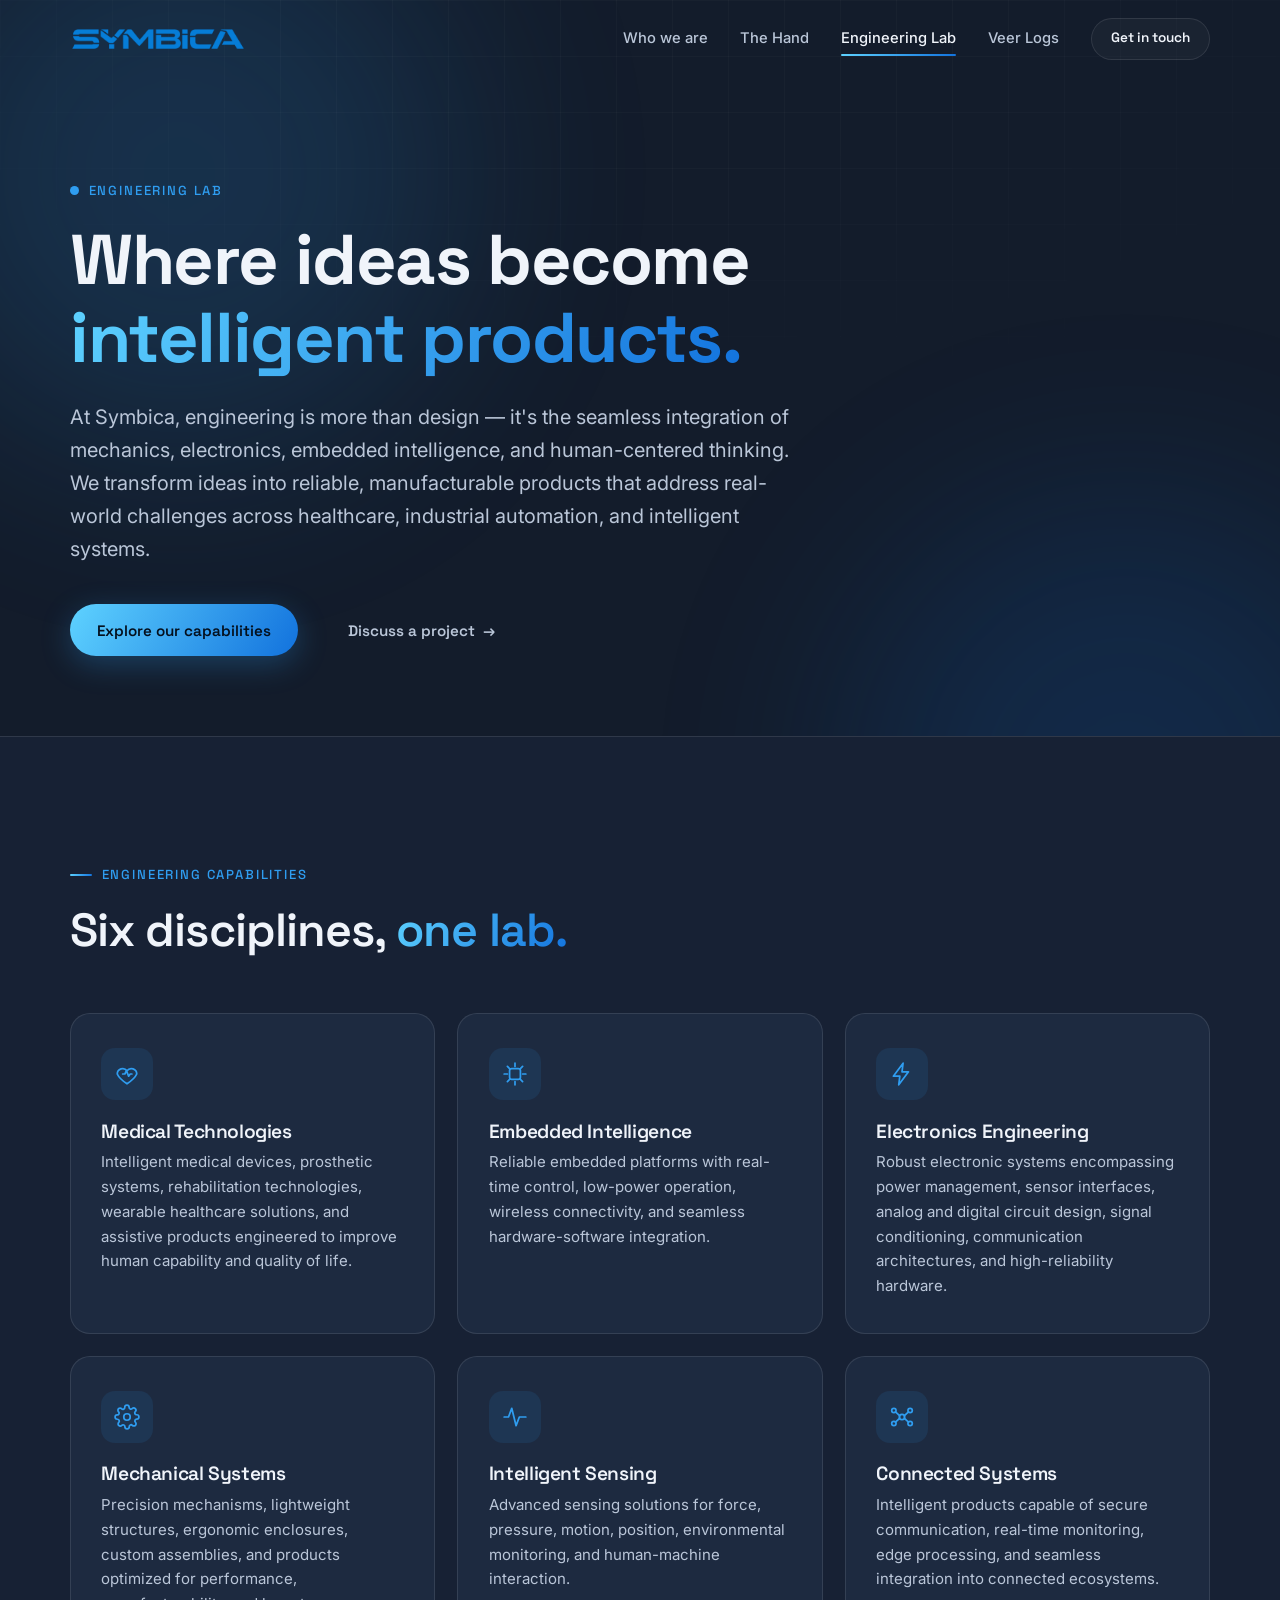
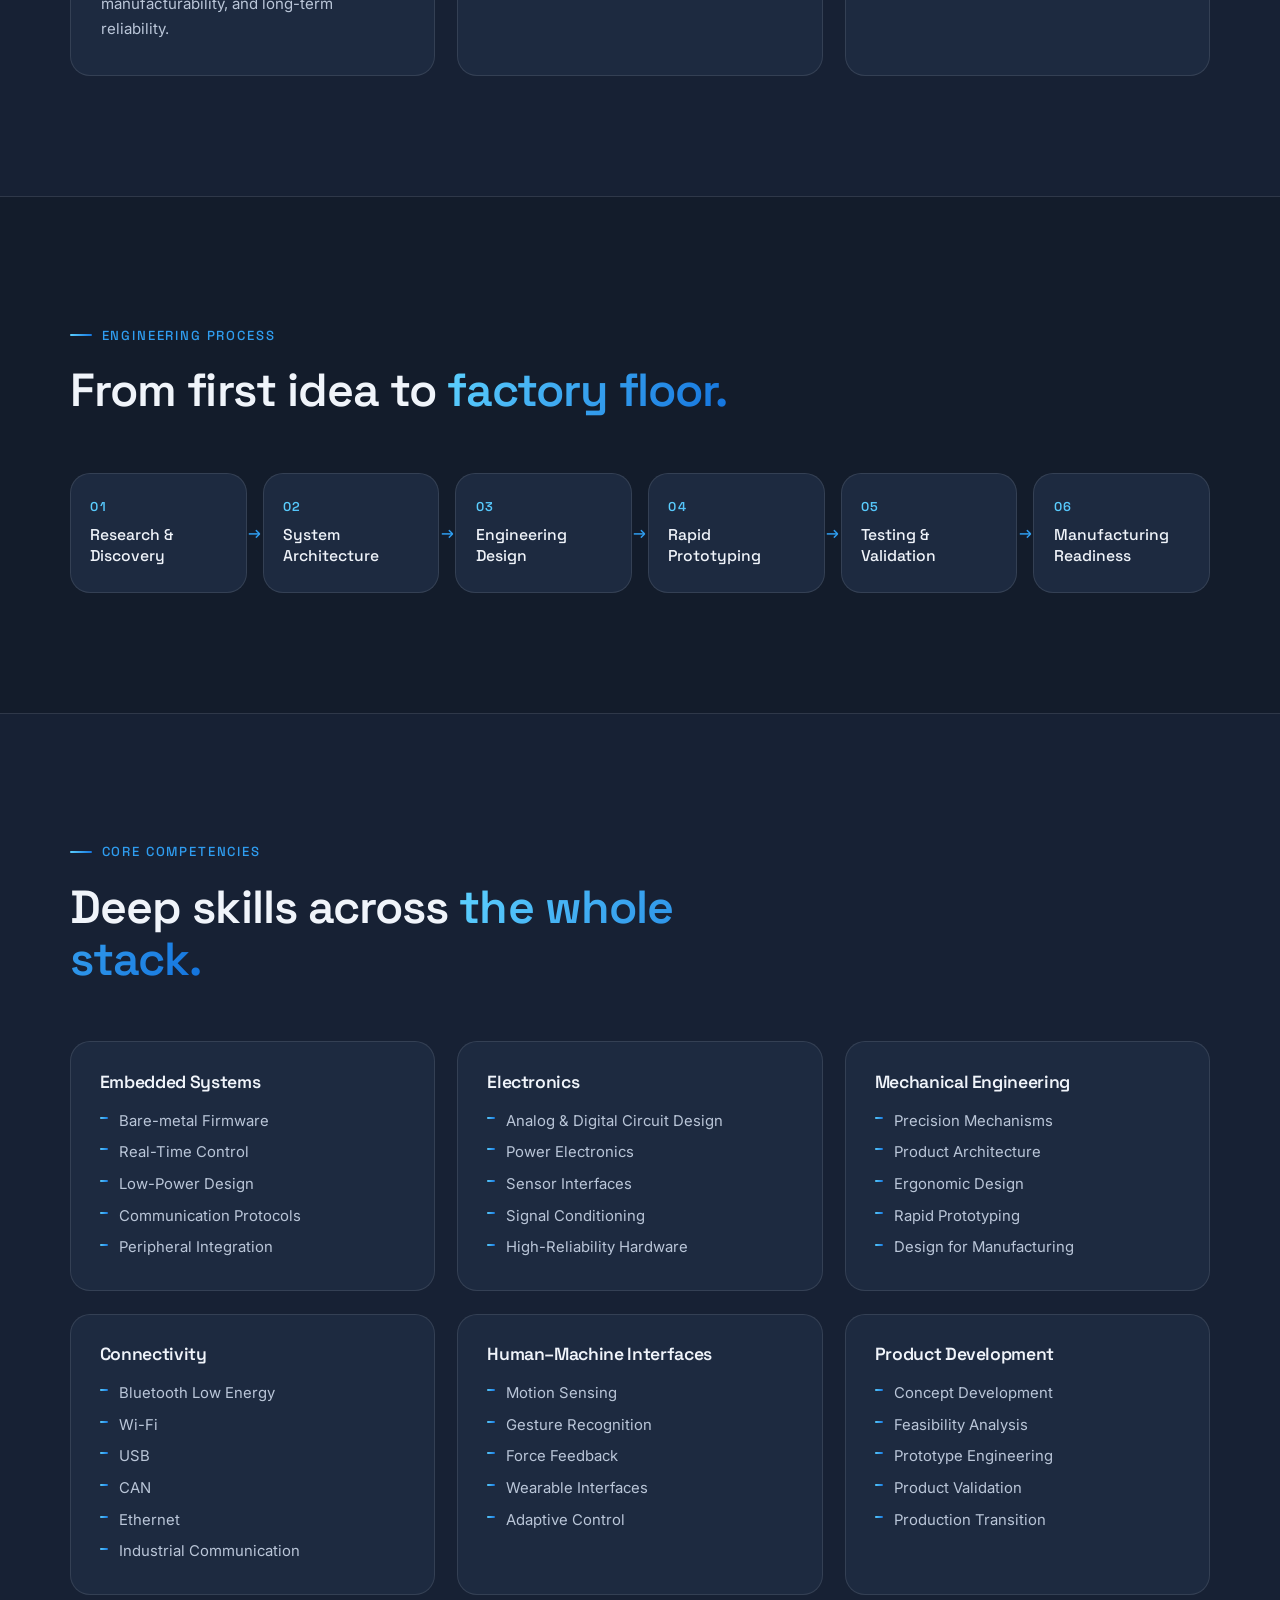
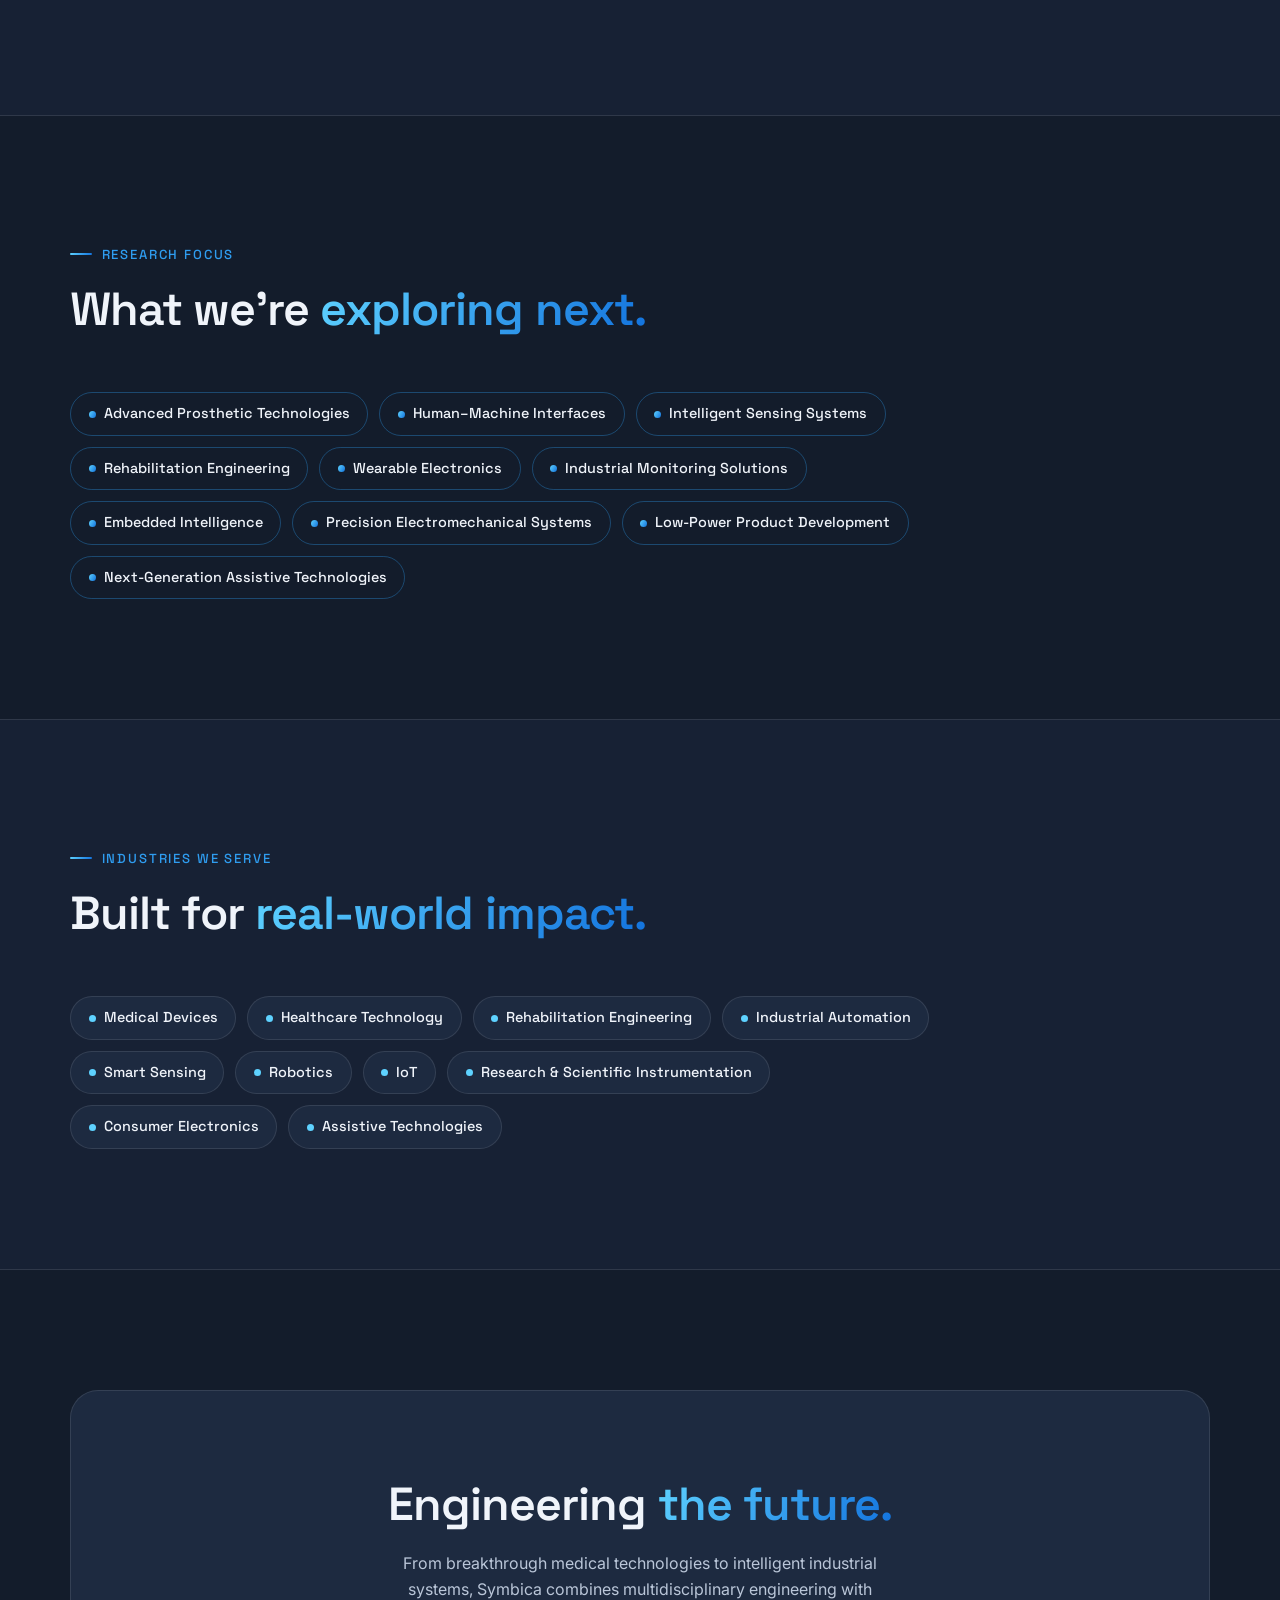
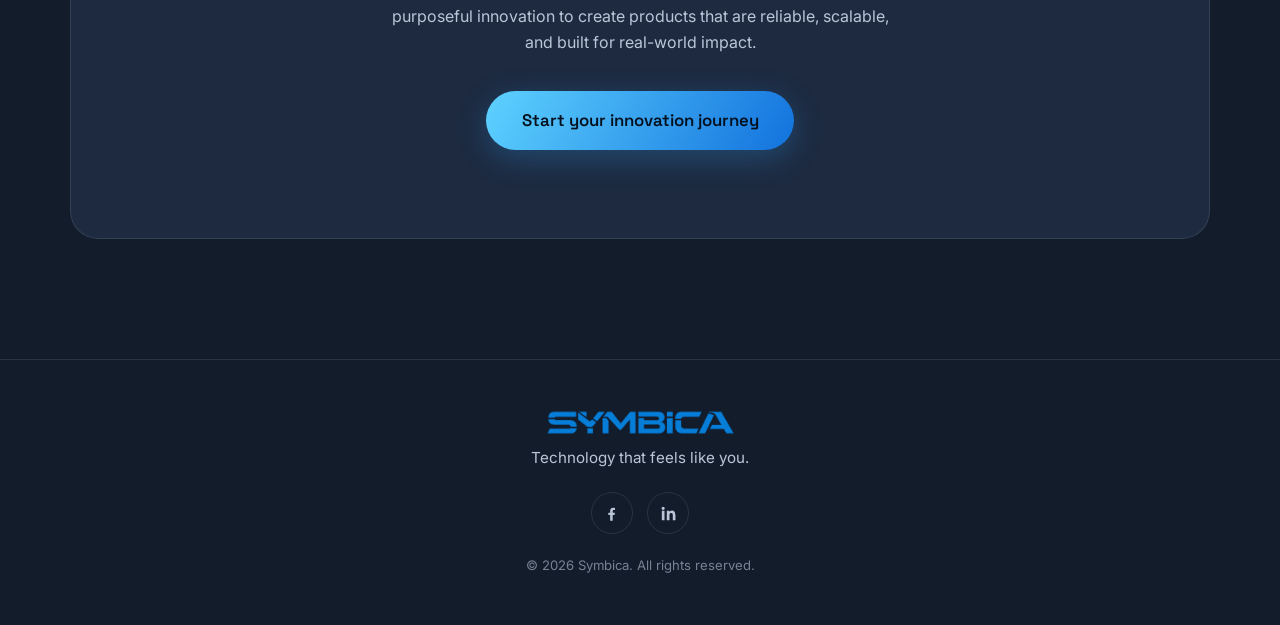
==== engineering.html @ cb68c828 "new page added" ====
<!DOCTYPE html>
<html lang="en">
<head>
  <meta charset="UTF-8" />
  <meta name="viewport" content="width=device-width, initial-scale=1.0" />
  <title>Engineering Lab — Symbica</title>
  <meta name="description" content="Symbica's Engineering Lab — where mechanics, electronics, embedded intelligence and human-centered thinking become reliable, manufacturable products." />
  <link rel="preconnect" href="https://fonts.googleapis.com" />
  <link rel="preconnect" href="https://fonts.gstatic.com" crossorigin />
  <link href="https://fonts.googleapis.com/css2?family=Inter:wght@400;500;600&family=Space+Grotesk:wght@400;500;600;700&display=swap" rel="stylesheet" />
  <link rel="stylesheet" href="css/style.css" />
  <link rel="icon" type="image/png" href="img/favicon.png" />
</head>
<body>

  <!-- ambient background -->
  <div class="ambient" aria-hidden="true">
    <div class="blob blob-a"></div>
    <div class="blob blob-b"></div>
    <div class="grid-overlay"></div>
  </div>

  <!-- ================= NAV ================= -->
  <header class="nav" id="nav">
    <div class="nav-inner container">
      <a href="index.html" class="brand">
        <img class="brand-logo" src="img/logo.png" alt="Symbica" />
      </a>

      <nav class="nav-links" id="navLinks">
        <a href="index.html#about">Who we are</a>
        <a href="index.html#product">The Hand</a>
        <a href="engineering.html" class="nav-active">Engineering Lab</a>
        <a href="index.html#veer-logs">Veer Logs</a>
        <a href="index.html#contact" class="btn btn-small btn-outline">Get in touch</a>
      </nav>

      <button class="nav-toggle" id="navToggle" aria-label="Toggle menu" aria-expanded="false">
        <span></span><span></span>
      </button>
    </div>
  </header>

  <main id="top">

    <!-- ================= PAGE HERO ================= -->
    <section class="page-hero container">
      <p class="eyebrow reveal-hero" style="--d:0">
        <span class="pulse-dot" aria-hidden="true"></span>
        Engineering Lab
      </p>
      <h1 class="reveal-hero" style="--d:1">
        Where ideas become<br /><span class="gradient-text">intelligent products.</span>
      </h1>
      <p class="lead reveal-hero" style="--d:2">
        At Symbica, engineering is more than design — it's the seamless integration
        of mechanics, electronics, embedded intelligence, and human-centered thinking.
        We transform ideas into reliable, manufacturable products that address
        real-world challenges across healthcare, industrial automation, and
        intelligent systems.
      </p>
      <div class="hero-actions reveal-hero" style="--d:3">
        <a href="#capabilities" class="btn btn-primary">Explore our capabilities</a>
        <a href="mailto:symbica20@gmail.com?subject=Project%20enquiry" class="btn btn-ghost">Discuss a project <span class="arrow">→</span></a>
      </div>
    </section>

    <!-- ================= CAPABILITIES ================= -->
    <section class="section section-alt" id="capabilities">
      <div class="container">
        <div class="section-head reveal">
          <p class="eyebrow"><span class="tick"></span>Engineering capabilities</p>
          <h2>Six disciplines, <span class="gradient-text">one lab.</span></h2>
        </div>

        <div class="feature-grid cap-grid">
          <article class="feature-card reveal" style="--d:0">
            <div class="feature-icon">
              <svg viewBox="0 0 24 24" fill="none" stroke="currentColor" stroke-width="1.6" stroke-linecap="round" stroke-linejoin="round">
                <path d="M12 21s-7-4.5-9-9a5 5 0 0 1 9-3 5 5 0 0 1 9 3c-2 4.5-9 9-9 9z"/><path d="M8 12h2l1.5-3 2 5L15 12h1.5"/>
              </svg>
            </div>
            <h3>Medical Technologies</h3>
            <p>Intelligent medical devices, prosthetic systems, rehabilitation technologies, wearable healthcare solutions, and assistive products engineered to improve human capability and quality of life.</p>
          </article>

          <article class="feature-card reveal" style="--d:1">
            <div class="feature-icon">
              <svg viewBox="0 0 24 24" fill="none" stroke="currentColor" stroke-width="1.6" stroke-linecap="round" stroke-linejoin="round">
                <rect x="7" y="7" width="10" height="10" rx="2"/><path d="M12 2v3M12 19v3M2 12h3M19 12h3M5 5l2 2M17 17l2 2M19 5l-2 2M7 17l-2 2"/>
              </svg>
            </div>
            <h3>Embedded Intelligence</h3>
            <p>Reliable embedded platforms with real-time control, low-power operation, wireless connectivity, and seamless hardware-software integration.</p>
          </article>

          <article class="feature-card reveal" style="--d:2">
            <div class="feature-icon">
              <svg viewBox="0 0 24 24" fill="none" stroke="currentColor" stroke-width="1.6" stroke-linecap="round" stroke-linejoin="round">
                <path d="M13 2 4 14h6l-1 8 9-12h-6l1-8z"/>
              </svg>
            </div>
            <h3>Electronics Engineering</h3>
            <p>Robust electronic systems encompassing power management, sensor interfaces, analog and digital circuit design, signal conditioning, communication architectures, and high-reliability hardware.</p>
          </article>

          <article class="feature-card reveal" style="--d:3">
            <div class="feature-icon">
              <svg viewBox="0 0 24 24" fill="none" stroke="currentColor" stroke-width="1.6" stroke-linecap="round" stroke-linejoin="round">
                <circle cx="12" cy="12" r="3"/><path d="M19.4 15a1.65 1.65 0 0 0 .33 1.82l.06.06a2 2 0 1 1-2.83 2.83l-.06-.06a1.65 1.65 0 0 0-1.82-.33 1.65 1.65 0 0 0-1 1.51V21a2 2 0 1 1-4 0v-.09a1.65 1.65 0 0 0-1-1.51 1.65 1.65 0 0 0-1.82.33l-.06.06a2 2 0 1 1-2.83-2.83l.06-.06a1.65 1.65 0 0 0 .33-1.82 1.65 1.65 0 0 0-1.51-1H3a2 2 0 1 1 0-4h.09a1.65 1.65 0 0 0 1.51-1 1.65 1.65 0 0 0-.33-1.82l-.06-.06a2 2 0 1 1 2.83-2.83l.06.06a1.65 1.65 0 0 0 1.82.33h.01a1.65 1.65 0 0 0 1-1.51V3a2 2 0 1 1 4 0v.09a1.65 1.65 0 0 0 1 1.51 1.65 1.65 0 0 0 1.82-.33l.06-.06a2 2 0 1 1 2.83 2.83l-.06.06a1.65 1.65 0 0 0-.33 1.82v.01a1.65 1.65 0 0 0 1.51 1H21a2 2 0 1 1 0 4h-.09a1.65 1.65 0 0 0-1.51 1z"/>
              </svg>
            </div>
            <h3>Mechanical Systems</h3>
            <p>Precision mechanisms, lightweight structures, ergonomic enclosures, custom assemblies, and products optimized for performance, manufacturability, and long-term reliability.</p>
          </article>

          <article class="feature-card reveal" style="--d:4">
            <div class="feature-icon">
              <svg viewBox="0 0 24 24" fill="none" stroke="currentColor" stroke-width="1.6" stroke-linecap="round" stroke-linejoin="round">
                <path d="M2 12h4l3-8 4 16 3-8h6"/>
              </svg>
            </div>
            <h3>Intelligent Sensing</h3>
            <p>Advanced sensing solutions for force, pressure, motion, position, environmental monitoring, and human-machine interaction.</p>
          </article>

          <article class="feature-card reveal" style="--d:5">
            <div class="feature-icon">
              <svg viewBox="0 0 24 24" fill="none" stroke="currentColor" stroke-width="1.6" stroke-linecap="round" stroke-linejoin="round">
                <circle cx="12" cy="12" r="2.5"/><circle cx="4.5" cy="6" r="2"/><circle cx="19.5" cy="6" r="2"/><circle cx="4.5" cy="18" r="2"/><circle cx="19.5" cy="18" r="2"/><path d="M10 11 6 7.2M14 11l4-3.8M10 13l-4 3.8M14 13l4 3.8"/>
              </svg>
            </div>
            <h3>Connected Systems</h3>
            <p>Intelligent products capable of secure communication, real-time monitoring, edge processing, and seamless integration into connected ecosystems.</p>
          </article>
        </div>
      </div>
    </section>

    <!-- ================= PROCESS ================= -->
    <section class="section container" id="process">
      <div class="section-head reveal">
        <p class="eyebrow"><span class="tick"></span>Engineering process</p>
        <h2>From first idea to <span class="gradient-text">factory floor.</span></h2>
      </div>
      <ol class="process-flow">
        <li class="reveal" style="--d:0"><span class="step-num">01</span>Research &amp; Discovery</li>
        <li class="reveal" style="--d:1"><span class="step-num">02</span>System Architecture</li>
        <li class="reveal" style="--d:2"><span class="step-num">03</span>Engineering Design</li>
        <li class="reveal" style="--d:3"><span class="step-num">04</span>Rapid Prototyping</li>
        <li class="reveal" style="--d:4"><span class="step-num">05</span>Testing &amp; Validation</li>
        <li class="reveal" style="--d:5"><span class="step-num">06</span>Manufacturing Readiness</li>
      </ol>
    </section>

    <!-- ================= COMPETENCIES ================= -->
    <section class="section section-alt" id="competencies">
      <div class="container">
        <div class="section-head reveal">
          <p class="eyebrow"><span class="tick"></span>Core competencies</p>
          <h2>Deep skills across <span class="gradient-text">the whole stack.</span></h2>
        </div>

        <div class="comp-grid">
          <div class="comp-card reveal" style="--d:0">
            <h3>Embedded Systems</h3>
            <ul>
              <li>Bare-metal Firmware</li>
              <li>Real-Time Control</li>
              <li>Low-Power Design</li>
              <li>Communication Protocols</li>
              <li>Peripheral Integration</li>
            </ul>
          </div>
          <div class="comp-card reveal" style="--d:1">
            <h3>Electronics</h3>
            <ul>
              <li>Analog &amp; Digital Circuit Design</li>
              <li>Power Electronics</li>
              <li>Sensor Interfaces</li>
              <li>Signal Conditioning</li>
              <li>High-Reliability Hardware</li>
            </ul>
          </div>
          <div class="comp-card reveal" style="--d:2">
            <h3>Mechanical Engineering</h3>
            <ul>
              <li>Precision Mechanisms</li>
              <li>Product Architecture</li>
              <li>Ergonomic Design</li>
              <li>Rapid Prototyping</li>
              <li>Design for Manufacturing</li>
            </ul>
          </div>
          <div class="comp-card reveal" style="--d:3">
            <h3>Connectivity</h3>
            <ul>
              <li>Bluetooth Low Energy</li>
              <li>Wi-Fi</li>
              <li>USB</li>
              <li>CAN</li>
              <li>Ethernet</li>
              <li>Industrial Communication</li>
            </ul>
          </div>
          <div class="comp-card reveal" style="--d:4">
            <h3>Human–Machine Interfaces</h3>
            <ul>
              <li>Motion Sensing</li>
              <li>Gesture Recognition</li>
              <li>Force Feedback</li>
              <li>Wearable Interfaces</li>
              <li>Adaptive Control</li>
            </ul>
          </div>
          <div class="comp-card reveal" style="--d:5">
            <h3>Product Development</h3>
            <ul>
              <li>Concept Development</li>
              <li>Feasibility Analysis</li>
              <li>Prototype Engineering</li>
              <li>Product Validation</li>
              <li>Production Transition</li>
            </ul>
          </div>
        </div>
      </div>
    </section>

    <!-- ================= RESEARCH FOCUS ================= -->
    <section class="section container" id="research">
      <div class="section-head reveal">
        <p class="eyebrow"><span class="tick"></span>Research focus</p>
        <h2>What we're <span class="gradient-text">exploring next.</span></h2>
      </div>
      <div class="chip-grid reveal">
        <span class="chip">Advanced Prosthetic Technologies</span>
        <span class="chip">Human–Machine Interfaces</span>
        <span class="chip">Intelligent Sensing Systems</span>
        <span class="chip">Rehabilitation Engineering</span>
        <span class="chip">Wearable Electronics</span>
        <span class="chip">Industrial Monitoring Solutions</span>
        <span class="chip">Embedded Intelligence</span>
        <span class="chip">Precision Electromechanical Systems</span>
        <span class="chip">Low-Power Product Development</span>
        <span class="chip">Next-Generation Assistive Technologies</span>
      </div>
    </section>

    <!-- ================= INDUSTRIES ================= -->
    <section class="section section-alt" id="industries">
      <div class="container">
        <div class="section-head reveal">
          <p class="eyebrow"><span class="tick"></span>Industries we serve</p>
          <h2>Built for <span class="gradient-text">real-world impact.</span></h2>
        </div>
        <div class="chip-grid reveal">
          <span class="chip chip-solid">Medical Devices</span>
          <span class="chip chip-solid">Healthcare Technology</span>
          <span class="chip chip-solid">Rehabilitation Engineering</span>
          <span class="chip chip-solid">Industrial Automation</span>
          <span class="chip chip-solid">Smart Sensing</span>
          <span class="chip chip-solid">Robotics</span>
          <span class="chip chip-solid">IoT</span>
          <span class="chip chip-solid">Research &amp; Scientific Instrumentation</span>
          <span class="chip chip-solid">Consumer Electronics</span>
          <span class="chip chip-solid">Assistive Technologies</span>
        </div>
      </div>
    </section>

    <!-- ================= CLOSING CTA ================= -->
    <section class="section container">
      <div class="cta-card reveal">
        <div class="cta-glow" aria-hidden="true"></div>
        <h2>Engineering <span class="gradient-text">the future.</span></h2>
        <p>
          From breakthrough medical technologies to intelligent industrial systems,
          Symbica combines multidisciplinary engineering with purposeful innovation
          to create products that are reliable, scalable, and built for real-world impact.
        </p>
        <a class="btn btn-primary btn-large" href="mailto:symbica20@gmail.com?subject=Innovation%20journey">Start your innovation journey</a>
      </div>
    </section>
  </main>

  <!-- ================= FOOTER ================= -->
  <footer class="footer">
    <div class="container footer-inner">
      <a href="index.html" class="footer-brand">
        <img src="img/logo.png" alt="Symbica logo" loading="lazy" />
      </a>
      <p class="footer-tag">Technology that feels like you.</p>
      <div class="socials">
        <a href="https://www.facebook.com/Symbica/" target="_blank" rel="noopener" aria-label="Symbica on Facebook">
          <svg viewBox="0 0 24 24" fill="currentColor">
            <path d="M13.5 21v-7h2.4l.4-3h-2.8V9.1c0-.87.24-1.46 1.49-1.46h1.4V5c-.28-.04-1.2-.12-2.28-.12-2.26 0-3.8 1.38-3.8 3.9V11H8v3h2.29v7h3.21z"/>
          </svg>
        </a>
        <a href="https://www.linkedin.com/company/symbica-private-limited" target="_blank" rel="noopener" aria-label="Symbica on LinkedIn">
          <svg viewBox="0 0 24 24" fill="currentColor">
            <path d="M6.94 8.5H3.56V20.4h3.38V8.5zM5.25 3.5a2 2 0 1 0 0 4 2 2 0 0 0 0-4zM20.5 13.13c0-3.26-1.74-4.78-4.06-4.78-1.87 0-2.71 1.03-3.18 1.75V8.5H9.88c.04.95 0 11.9 0 11.9h3.38v-6.65c0-.35.03-.7.13-.96.29-.7.94-1.43 2.03-1.43 1.43 0 2 1.1 2 2.7v6.34h3.38v-6.72z"/>
          </svg>
        </a>
      </div>
      <p class="footer-copy">© 2026 Symbica. All rights reserved.</p>
    </div>
  </footer>

  <script src="js/main.js"></script>
</body>
</html>
---- css/style.css ----
/* ============================================================
   Symbica — static portfolio
   ============================================================ */

:root {
  --bg: #131c2b;
  --bg-alt: #172134;
  --surface: #1d2a40;
  --surface-2: #24334e;
  --border: rgba(255, 255, 255, 0.1);
  --text: #f0f4fa;
  --text-dim: #bac6d8;
  --accent: #2f9df0;
  --accent-2: #5ed2ff;
  --gradient: linear-gradient(120deg, #5ed2ff, #1272dd);
  --radius: 20px;
  --font-head: "Space Grotesk", sans-serif;
  --font-body: "Inter", sans-serif;
  --ease: cubic-bezier(0.22, 1, 0.36, 1);
}

* { margin: 0; padding: 0; box-sizing: border-box; }

html { scroll-behavior: smooth; }

body {
  font-family: var(--font-body);
  background: var(--bg);
  color: var(--text);
  line-height: 1.65;
  overflow-x: hidden;
  -webkit-font-smoothing: antialiased;
}

img, svg { display: block; max-width: 100%; }
a { color: inherit; text-decoration: none; }

.container {
  width: min(1140px, 92%);
  margin-inline: auto;
}

h1, h2, h3 { font-family: var(--font-head); line-height: 1.12; letter-spacing: -0.02em; }
h1 { font-size: clamp(2.6rem, 6vw, 4.4rem); font-weight: 700; }
h2 { font-size: clamp(1.9rem, 4vw, 2.9rem); font-weight: 600; }
h3 { font-size: 1.2rem; font-weight: 600; }

.gradient-text {
  background: var(--gradient);
  -webkit-background-clip: text;
  background-clip: text;
  color: transparent;
}

/* ---------- ambient background ---------- */
.ambient { position: fixed; inset: 0; z-index: -1; pointer-events: none; }

.blob {
  position: absolute;
  width: 44vw; height: 44vw;
  min-width: 380px; min-height: 380px;
  border-radius: 50%;
  filter: blur(110px);
  opacity: 0.16;
  animation: drift 22s ease-in-out infinite alternate;
}
.blob-a { top: -12%; left: -8%; background: #2f9df0; }
.blob-b { bottom: -18%; right: -10%; background: #1272dd; animation-delay: -11s; }

@keyframes drift {
  from { transform: translate(0, 0) scale(1); }
  to   { transform: translate(6vw, 4vh) scale(1.15); }
}

.grid-overlay {
  position: absolute; inset: 0;
  background-image:
    linear-gradient(rgba(255,255,255,0.025) 1px, transparent 1px),
    linear-gradient(90deg, rgba(255,255,255,0.025) 1px, transparent 1px);
  background-size: 56px 56px;
  mask-image: radial-gradient(ellipse 90% 60% at 50% 0%, black 30%, transparent 75%);
}

/* ---------- buttons ---------- */
.btn {
  display: inline-flex; align-items: center; gap: 0.5rem;
  font-family: var(--font-head);
  font-weight: 600; font-size: 0.95rem;
  padding: 0.85rem 1.7rem;
  border-radius: 999px;
  transition: transform 0.3s var(--ease), box-shadow 0.3s var(--ease), background 0.3s;
  cursor: pointer;
}
.btn-primary {
  background: var(--gradient);
  color: #04101e;
  box-shadow: 0 8px 30px rgba(47, 157, 240, 0.28);
}
.btn-primary:hover { transform: translateY(-3px); box-shadow: 0 14px 42px rgba(47, 157, 240, 0.4); }
.btn-ghost { color: var(--text-dim); }
.btn-ghost:hover { color: var(--text); }
.btn-ghost .arrow { transition: transform 0.3s var(--ease); display: inline-block; }
.btn-ghost:hover .arrow { transform: translateX(5px); }
.btn-outline {
  border: 1px solid var(--border);
  background: rgba(255,255,255,0.03);
}
.btn-outline:hover { border-color: var(--accent); color: var(--accent); }
.btn-small { padding: 0.55rem 1.2rem; font-size: 0.85rem; }
.btn-large { padding: 1rem 2.2rem; font-size: 1.05rem; }

/* ---------- nav ---------- */
.nav {
  position: fixed; top: 0; left: 0; right: 0;
  z-index: 100;
  padding: 1.1rem 0;
  transition: padding 0.35s var(--ease), background 0.35s, box-shadow 0.35s;
}
.nav.scrolled {
  padding: 0.6rem 0;
  background: rgba(19, 28, 43, 0.75);
  backdrop-filter: blur(16px);
  -webkit-backdrop-filter: blur(16px);
  box-shadow: 0 1px 0 var(--border);
}
.nav-inner { display: flex; align-items: center; justify-content: space-between; }

.brand { display: flex; align-items: center; }
.brand-logo {
  height: 26px; width: auto;
  transition: height 0.35s var(--ease);
}
.nav.scrolled .brand-logo { height: 21px; }
@keyframes spin-slow { to { transform: rotate(360deg); } }
.brand-name {
  font-family: var(--font-head);
  font-size: 1.35rem; font-weight: 700; letter-spacing: -0.02em;
}

.nav-links { display: flex; align-items: center; gap: 2rem; }
.nav-links a:not(.btn) {
  font-size: 0.92rem; font-weight: 500; color: var(--text-dim);
  position: relative; transition: color 0.25s;
}
.nav-links a:not(.btn)::after {
  content: ""; position: absolute; left: 0; bottom: -5px;
  width: 100%; height: 2px; border-radius: 2px;
  background: var(--gradient);
  transform: scaleX(0); transform-origin: left;
  transition: transform 0.35s var(--ease);
}
.nav-links a:not(.btn):hover { color: var(--text); }
.nav-links a:not(.btn):hover::after { transform: scaleX(1); }

.nav-toggle {
  display: none;
  flex-direction: column; gap: 6px;
  background: none; border: none; cursor: pointer; padding: 6px;
}
.nav-toggle span {
  width: 26px; height: 2px; background: var(--text);
  border-radius: 2px; transition: transform 0.35s var(--ease), opacity 0.3s;
}
.nav-toggle.open span:first-child { transform: translateY(4px) rotate(45deg); }
.nav-toggle.open span:last-child { transform: translateY(-4px) rotate(-45deg); }

/* ---------- hero ---------- */
.hero {
  min-height: 100svh;
  display: grid;
  grid-template-columns: 1.1fr 0.9fr;
  align-items: center;
  gap: 3rem;
  padding-top: 6rem;
  position: relative;
}

.eyebrow {
  display: inline-flex; align-items: center; gap: 0.6rem;
  font-family: var(--font-head);
  font-size: 0.82rem; font-weight: 500;
  letter-spacing: 0.14em; text-transform: uppercase;
  color: var(--accent);
  margin-bottom: 1.2rem;
}
.pulse-dot {
  width: 9px; height: 9px; border-radius: 50%;
  background: var(--accent);
  animation: pulse-dot 2s ease-in-out infinite;
}
@keyframes pulse-dot {
  0%, 100% { box-shadow: 0 0 0 0 rgba(47, 157, 240, 0.5); }
  50% { box-shadow: 0 0 0 8px rgba(47, 157, 240, 0); }
}
.tick { width: 22px; height: 2px; background: var(--gradient); border-radius: 2px; }

.lead {
  font-size: clamp(1.05rem, 1.6vw, 1.25rem);
  color: var(--text-dim);
  max-width: 34rem;
  margin-top: 1.4rem;
}
.hero-actions { display: flex; align-items: center; gap: 1.4rem; margin-top: 2.4rem; flex-wrap: wrap; }

/* hero entrance */
.reveal-hero {
  opacity: 0;
  transform: translateY(28px);
  animation: rise 0.9s var(--ease) forwards;
  animation-delay: calc(0.15s + var(--d, 0) * 0.13s);
}
@keyframes rise {
  to { opacity: 1; transform: translateY(0); }
}

/* hero visual */
.hero-visual {
  position: relative;
  display: grid; place-items: center;
  min-height: 420px;
}
/* ----- bionic hand scene (CSS-built, articulated) ----- */
.hand-scene {
  position: relative; z-index: 2;
  width: 260px; height: 430px;
  perspective: 900px;
}
.spotlight {
  position: absolute; top: -60px; left: 50%;
  translate: -50% 0;
  width: 400px; height: 500px;
  background: linear-gradient(to bottom, rgba(140, 200, 255, 0.2), rgba(140, 200, 255, 0.04) 55%, transparent 80%);
  clip-path: polygon(43% 0, 57% 0, 100% 100%, 0 100%);
  filter: blur(5px);
  pointer-events: none;
}
.floor-glow {
  position: absolute; bottom: -16px; left: 50%;
  translate: -50% 0;
  width: 330px; height: 74px;
  background: radial-gradient(ellipse at center, rgba(90, 175, 255, 0.45), rgba(90, 175, 255, 0.1) 55%, transparent 72%);
  filter: blur(7px);
}

.bionic-hand {
  position: absolute; bottom: 34px; left: 50%;
  translate: -50% 0;
  height: 356px;
  z-index: 2;
  transform-origin: center;
  filter: drop-shadow(0 0 34px rgba(47, 157, 240, 0.3));
  animation:
    hand-glow 6s ease-in-out infinite,
    hand-zoom 12s ease-in-out infinite;
  /* faded floor reflection (Chromium/WebKit) */
  -webkit-box-reflect: below 5px linear-gradient(transparent 62%, rgba(0, 0, 0, 0.3));
}
/* gentle zoom breathing */
@keyframes hand-zoom {
  0%, 100% { transform: scale(1); }
  50%      { transform: scale(1.08); }
}
@keyframes hand-glow {
  0%, 100% { filter: drop-shadow(0 0 30px rgba(47, 157, 240, 0.25)); }
  50%      { filter: drop-shadow(0 0 55px rgba(94, 210, 255, 0.5)); }
}

.orbit {
  position: absolute;
  border: 1px dashed rgba(255,255,255,0.1);
  border-radius: 50%;
}
.orbit-1 { width: 420px; height: 420px; animation: spin-slow 40s linear infinite; }
.orbit-2 { width: 540px; height: 540px; animation: spin-slow 60s linear infinite reverse; }
.orbit::before {
  content: ""; position: absolute; top: -4px; left: 50%;
  width: 8px; height: 8px; border-radius: 50%;
  background: var(--accent);
  box-shadow: 0 0 12px var(--accent);
}
.orbit-2::before { background: var(--accent-2); box-shadow: 0 0 12px var(--accent-2); }

.pulse-ring {
  position: absolute;
  width: 300px; height: 300px;
  border: 1px solid rgba(47, 157, 240, 0.35);
  border-radius: 50%;
  animation: hero-pulse 4s ease-out infinite;
}
.r2 { animation-delay: 1.33s; }
.r3 { animation-delay: 2.66s; }
@keyframes hero-pulse {
  from { transform: scale(0.6); opacity: 0.6; }
  to   { transform: scale(1.8); opacity: 0; }
}

.scroll-hint {
  position: absolute; bottom: 2.2rem; left: 50%;
  /* use `translate` (not transform) so the entrance animation doesn't override centering */
  translate: -50% 0;
}
.mouse {
  display: block; width: 26px; height: 42px;
  border: 2px solid var(--text-dim);
  border-radius: 14px;
  position: relative; opacity: 0.7;
}
.wheel {
  position: absolute; top: 7px; left: 50%;
  width: 4px; height: 8px; margin-left: -2px;
  border-radius: 2px; background: var(--accent);
  animation: wheel 1.8s ease-in-out infinite;
}
@keyframes wheel {
  0% { transform: translateY(0); opacity: 1; }
  70% { transform: translateY(12px); opacity: 0; }
  100% { transform: translateY(0); opacity: 0; }
}

/* ---------- sections ---------- */
.section { padding: 7.5rem 0; position: relative; }
.section-alt {
  background: var(--bg-alt);
  border-block: 1px solid var(--border);
}
.section-head { max-width: 46rem; margin-bottom: 3.5rem; }
.section-sub { color: var(--text-dim); margin-top: 1.2rem; font-size: 1.05rem; }

/* scroll reveal */
.reveal {
  opacity: 0;
  transform: translateY(36px);
  transition:
    opacity 0.9s var(--ease),
    transform 0.9s var(--ease);
  transition-delay: calc(var(--d, 0) * 0.12s);
}
.reveal.in-view { opacity: 1; transform: translateY(0); }

/* ---------- about ---------- */
.about-grid {
  display: grid;
  grid-template-columns: 1.05fr 0.95fr;
  gap: 3.5rem;
  align-items: start;
}
.big-p {
  font-size: clamp(1.15rem, 2vw, 1.45rem);
  font-family: var(--font-head);
  font-weight: 400;
  line-height: 1.5;
}
.big-p strong { color: var(--accent); font-weight: 600; }
.about-text p + p { margin-top: 1.4rem; color: var(--text-dim); }

.about-photo {
  border-radius: var(--radius);
  overflow: hidden;
  border: 1px solid var(--border);
  align-self: stretch;
  transition: transform 0.45s var(--ease), border-color 0.45s, opacity 0.9s var(--ease);
}
.about-photo:hover { transform: translateY(-6px); border-color: rgba(47, 157, 240, 0.4); }
.about-photo img {
  width: 100%; height: 100%;
  min-height: 320px;
  object-fit: cover;
  transition: transform 0.6s var(--ease);
}
.about-photo:hover img { transform: scale(1.04); }

/* ---------- features ---------- */
/* 5 cards: 3 on the first row, 2 wider ones on the second */
.feature-grid {
  display: grid;
  grid-template-columns: repeat(6, 1fr);
  gap: 1.4rem;
}
.feature-card { grid-column: span 2; }
.feature-card:nth-child(4),
.feature-card:nth-child(5) { grid-column: span 3; }

@media (max-width: 900px) {
  .feature-grid { grid-template-columns: 1fr 1fr; }
  .feature-card,
  .feature-card:nth-child(4),
  .feature-card:nth-child(5) { grid-column: span 1; }
  .feature-card:nth-child(5) { grid-column: span 2; }
}
@media (max-width: 560px) {
  .feature-grid { grid-template-columns: 1fr; }
  .feature-card,
  .feature-card:nth-child(5) { grid-column: span 1; }
}
.feature-card {
  padding: 2.1rem 1.9rem;
  background: var(--surface);
  border: 1px solid var(--border);
  border-radius: var(--radius);
  position: relative;
  overflow: hidden;
  transition: transform 0.45s var(--ease), border-color 0.45s, opacity 0.9s var(--ease);
}
.feature-card::before {
  content: "";
  position: absolute; inset: 0;
  background: radial-gradient(420px circle at var(--mx, 50%) var(--my, 0%), rgba(47, 157, 240, 0.09), transparent 65%);
  opacity: 0;
  transition: opacity 0.4s;
}
.feature-card:hover::before { opacity: 1; }
.feature-card:hover { transform: translateY(-8px); border-color: rgba(47, 157, 240, 0.35); }
.feature-icon {
  width: 52px; height: 52px;
  display: grid; place-items: center;
  border-radius: 14px;
  background: rgba(47, 157, 240, 0.1);
  color: var(--accent);
  margin-bottom: 1.3rem;
}
.feature-icon svg { width: 26px; height: 26px; }
.feature-card p { color: var(--text-dim); font-size: 0.94rem; margin-top: 0.5rem; }

/* ---------- video ---------- */
.video-wrap {
  position: relative;
  max-width: 900px;
  aspect-ratio: 16 / 9;
  border-radius: var(--radius);
  overflow: hidden;
  border: 1px solid var(--border);
  box-shadow:
    0 24px 60px rgba(4, 12, 24, 0.5),
    0 0 50px rgba(47, 157, 240, 0.12);
  transition: border-color 0.45s, opacity 0.9s var(--ease);
}
.video-wrap:hover { border-color: rgba(47, 157, 240, 0.4); }
.video-wrap iframe {
  position: absolute; inset: 0;
  width: 100%; height: 100%;
  border: 0;
}

/* ---------- vision ---------- */
.vision { text-align: center; }
.vision .eyebrow { justify-content: center; width: 100%; }
.vision-quote {
  font-family: var(--font-head);
  font-size: clamp(1.5rem, 3.4vw, 2.5rem);
  font-weight: 500;
  line-height: 1.35;
  max-width: 52rem;
  margin: 0 auto;
}
.vision-sub { margin-top: 2rem; color: var(--text-dim); font-size: 1rem; }

/* ---------- values ---------- */
.values-grid {
  display: grid;
  grid-template-columns: repeat(auto-fit, minmax(260px, 1fr));
  gap: 1.4rem;
}
.value-card {
  padding: 2.4rem 2rem;
  border: 1px solid var(--border);
  border-radius: var(--radius);
  background: linear-gradient(160deg, var(--surface), transparent);
  transition: transform 0.45s var(--ease), border-color 0.45s, opacity 0.9s var(--ease);
}
.value-card:hover { transform: translateY(-8px); border-color: rgba(94, 210, 255, 0.4); }
.value-num {
  font-family: var(--font-head);
  font-size: 0.85rem; font-weight: 600;
  letter-spacing: 0.15em;
  background: var(--gradient);
  -webkit-background-clip: text; background-clip: text; color: transparent;
}
.value-card h3 { margin-top: 0.9rem; font-size: 1.4rem; }
.value-card p { margin-top: 0.8rem; color: var(--text-dim); font-size: 0.95rem; }

/* ---------- veer logs (testimonials) ---------- */
.testimonial-grid {
  display: grid;
  grid-template-columns: repeat(auto-fit, minmax(320px, 1fr));
  gap: 1.6rem;
}
.testimonial-card {
  position: relative;
  display: flex; flex-direction: column;
  gap: 1.6rem;
  padding: 2.4rem 2.2rem 2.1rem;
  background: var(--surface);
  border: 1px solid var(--border);
  border-radius: var(--radius);
  overflow: hidden;
  transition: transform 0.45s var(--ease), border-color 0.45s, opacity 0.9s var(--ease);
}
.testimonial-card:hover { transform: translateY(-8px); border-color: rgba(94, 210, 255, 0.4); }
.quote-mark {
  position: absolute; top: 0.4rem; right: 1.4rem;
  font-family: var(--font-head);
  font-size: 7rem; line-height: 1;
  background: var(--gradient);
  -webkit-background-clip: text; background-clip: text; color: transparent;
  opacity: 0.22;
  pointer-events: none;
}
.testimonial-card blockquote {
  font-family: var(--font-head);
  font-size: clamp(1.25rem, 2vw, 1.55rem);
  font-weight: 500;
  line-height: 1.4;
  border: none;
  flex: 1;
}
.testimonial-card figcaption {
  display: flex; align-items: center; gap: 1rem;
  padding-top: 1.4rem;
  border-top: 1px solid var(--border);
}
.testimonial-card img {
  width: 58px; height: 58px;
  border-radius: 50%;
  object-fit: cover;
  border: 2px solid transparent;
  background: var(--gradient) border-box;
}
.t-name { display: block; font-family: var(--font-head); font-weight: 600; }
.t-place { display: block; color: var(--text-dim); font-size: 0.88rem; }

/* ---------- gallery ---------- */
.gallery-grid {
  display: grid;
  grid-template-columns: repeat(3, 1fr);
  grid-auto-rows: 230px;
  gap: 1.2rem;
}
.gallery-item {
  position: relative;
  border-radius: var(--radius);
  overflow: hidden;
  border: 1px solid var(--border);
  transition: transform 0.45s var(--ease), border-color 0.45s, opacity 0.9s var(--ease);
}
.g-tall { grid-row: span 2; }
.g-wide { grid-column: span 2; }
.g-full { grid-column: 1 / -1; }
.gallery-item:hover { transform: translateY(-6px); border-color: rgba(47, 157, 240, 0.4); }
.gallery-item img {
  width: 100%; height: 100%;
  object-fit: cover;
  transition: transform 0.6s var(--ease);
}
.gallery-item:hover img { transform: scale(1.05); }
.gallery-item figcaption {
  position: absolute; left: 0; right: 0; bottom: 0;
  padding: 2.2rem 1.2rem 1rem;
  font-family: var(--font-head);
  font-size: 0.92rem; font-weight: 500;
  background: linear-gradient(to top, rgba(6, 10, 18, 0.85), transparent);
}

@media (max-width: 900px) {
  .gallery-grid { grid-template-columns: 1fr 1fr; grid-auto-rows: 200px; }
  .g-wide { grid-column: span 2; }
  .g-tall { grid-row: span 2; }
}
@media (max-width: 560px) {
  .gallery-grid { grid-template-columns: 1fr; grid-auto-rows: 240px; }
  .g-wide { grid-column: span 1; }
  .g-tall { grid-row: span 1; }
}

/* ---------- supported by ---------- */
.sponsor-grid {
  display: grid;
  grid-template-columns: repeat(auto-fit, minmax(200px, 1fr));
  gap: 1.4rem;
}
.sponsor-card {
  display: flex; flex-direction: column; align-items: center; gap: 1.1rem;
  padding: 2rem 1.5rem;
  background: var(--surface);
  border: 1px solid var(--border);
  border-radius: var(--radius);
  text-align: center;
  transition: transform 0.45s var(--ease), border-color 0.45s, opacity 0.9s var(--ease);
}
.sponsor-card:hover { transform: translateY(-8px); border-color: rgba(47, 157, 240, 0.35); }
.sponsor-logo {
  width: 110px; height: 110px;
  display: grid; place-items: center;
  background: #fff;
  border-radius: 50%;
  overflow: hidden;
  filter: grayscale(0.6);
  transition: filter 0.4s, transform 0.45s var(--ease);
}
.sponsor-card:hover .sponsor-logo { filter: grayscale(0); transform: scale(1.06); }
.sponsor-logo img { width: 88%; height: 88%; object-fit: contain; }
.sponsor-card figcaption {
  font-family: var(--font-head);
  font-size: 0.95rem; font-weight: 500;
  color: var(--text-dim);
}

/* ---------- CTA ---------- */
.cta-card {
  position: relative;
  text-align: center;
  padding: clamp(3rem, 7vw, 5.5rem) 2rem;
  border-radius: 28px;
  border: 1px solid var(--border);
  background: var(--surface);
  overflow: hidden;
}
.cta-glow {
  position: absolute; inset: -40%;
  background:
    radial-gradient(circle at 30% 20%, rgba(47, 157, 240, 0.14), transparent 45%),
    radial-gradient(circle at 75% 85%, rgba(94, 210, 255, 0.14), transparent 45%);
  animation: drift 16s ease-in-out infinite alternate;
}
.cta-card > * { position: relative; }
.cta-card p { color: var(--text-dim); max-width: 32rem; margin: 1.2rem auto 2.2rem; }

/* ---------- contact ---------- */
.contact-grid {
  display: grid;
  grid-template-columns: repeat(2, 1fr);
  gap: 1.4rem;
  margin-top: 1.4rem;
}
.contact-card {
  padding: 1.9rem;
  background: var(--surface);
  border: 1px solid var(--border);
  border-radius: var(--radius);
  transition: transform 0.45s var(--ease), border-color 0.45s, opacity 0.9s var(--ease);
}
.contact-card:hover { transform: translateY(-6px); border-color: rgba(47, 157, 240, 0.35); }
.contact-card-wide { grid-column: 1 / -1; }
.contact-icon {
  width: 46px; height: 46px;
  display: grid; place-items: center;
  border-radius: 12px;
  background: rgba(47, 157, 240, 0.1);
  color: var(--accent);
  margin-bottom: 1rem;
}
.contact-icon svg { width: 22px; height: 22px; }
.contact-card a {
  color: var(--text-dim);
  transition: color 0.25s;
  display: inline-block; margin-top: 0.4rem;
}
.contact-card a:hover { color: var(--accent); }
.contact-card p { color: var(--text-dim); font-size: 0.94rem; margin-top: 0.5rem; }

/* ---------- footer ---------- */
.footer {
  border-top: 1px solid var(--border);
  padding: 3rem 0;
}
.footer-inner { text-align: center; display: grid; gap: 0.5rem; justify-items: center; }
.footer-brand img {
  width: 190px;
  transition: transform 0.35s var(--ease);
}
.footer-brand:hover img { transform: translateY(-4px); }
.footer-tag { color: var(--text-dim); font-size: 0.95rem; }
.socials { display: flex; gap: 0.9rem; margin-top: 0.9rem; }
.socials a {
  width: 42px; height: 42px;
  display: grid; place-items: center;
  border-radius: 50%;
  border: 1px solid var(--border);
  color: var(--text-dim);
  transition: color 0.3s, border-color 0.3s, transform 0.3s var(--ease);
}
.socials a:hover {
  color: var(--accent);
  border-color: var(--accent);
  transform: translateY(-4px);
}
.socials svg { width: 19px; height: 19px; }
.footer-copy { color: var(--text-dim); opacity: 0.6; font-size: 0.82rem; margin-top: 0.8rem; }

/* ---------- engineering lab page ---------- */
.nav-links .nav-active { color: var(--text) !important; }
.nav-links .nav-active::after { transform: scaleX(1) !important; }

.page-hero {
  padding: 11rem 0 5rem;
}
.page-hero h1 { max-width: 16em; }
.page-hero .lead { max-width: 46rem; }

/* 6 capability cards: plain 3-column grid, cancel the home-page 3+2 spans */
.cap-grid { grid-template-columns: repeat(3, 1fr); }
.cap-grid .feature-card,
.cap-grid .feature-card:nth-child(4),
.cap-grid .feature-card:nth-child(5) { grid-column: auto; }

/* process steps */
.process-flow {
  list-style: none;
  display: grid;
  grid-template-columns: repeat(6, 1fr);
  gap: 1rem;
  counter-reset: step;
}
.process-flow li {
  position: relative;
  padding: 1.5rem 1.2rem;
  background: var(--surface);
  border: 1px solid var(--border);
  border-radius: var(--radius);
  font-family: var(--font-head);
  font-weight: 500;
  font-size: 0.98rem;
  line-height: 1.35;
  transition: transform 0.45s var(--ease), border-color 0.45s, opacity 0.9s var(--ease);
}
.process-flow li:hover { transform: translateY(-6px); border-color: rgba(47, 157, 240, 0.4); }
.process-flow li:not(:last-child)::after {
  content: "→";
  position: absolute; right: -0.95rem; top: 50%;
  translate: 0 -50%;
  color: var(--accent);
  font-size: 1rem;
  z-index: 1;
}
.step-num {
  display: block;
  font-size: 0.8rem; font-weight: 600;
  letter-spacing: 0.12em;
  margin-bottom: 0.6rem;
  background: var(--gradient);
  -webkit-background-clip: text; background-clip: text; color: transparent;
}

/* competency cards */
.comp-grid {
  display: grid;
  grid-template-columns: repeat(3, 1fr);
  gap: 1.4rem;
}
.comp-card {
  padding: 1.9rem 1.8rem;
  background: var(--surface);
  border: 1px solid var(--border);
  border-radius: var(--radius);
  transition: transform 0.45s var(--ease), border-color 0.45s, opacity 0.9s var(--ease);
}
.comp-card:hover { transform: translateY(-6px); border-color: rgba(94, 210, 255, 0.4); }
.comp-card h3 { font-size: 1.1rem; margin-bottom: 1rem; }
.comp-card ul { list-style: none; display: grid; gap: 0.45rem; }
.comp-card li {
  position: relative;
  padding-left: 1.2rem;
  color: var(--text-dim);
  font-size: 0.93rem;
}
.comp-card li::before {
  content: "";
  position: absolute; left: 0; top: 0.55em;
  width: 8px; height: 2px;
  border-radius: 2px;
  background: var(--gradient);
}

/* chips */
.chip-grid {
  display: flex; flex-wrap: wrap; gap: 0.7rem;
  max-width: 56rem;
}
.chip {
  display: inline-flex; align-items: center; gap: 0.5rem;
  padding: 0.55rem 1.1rem;
  border-radius: 999px;
  border: 1px solid rgba(47, 157, 240, 0.35);
  font-family: var(--font-head);
  font-size: 0.9rem; font-weight: 500;
  transition: border-color 0.3s, background 0.3s, transform 0.3s var(--ease);
}
.chip::before {
  content: "";
  width: 7px; height: 7px; border-radius: 50%;
  background: var(--gradient);
}
.chip:hover { transform: translateY(-3px); border-color: var(--accent); background: rgba(47, 157, 240, 0.08); }
.chip-solid {
  background: var(--surface);
  border-color: var(--border);
}
.chip-solid::before { background: var(--accent-2); }

@media (max-width: 1000px) {
  .process-flow { grid-template-columns: repeat(3, 1fr); }
  .process-flow li:nth-child(3)::after { display: none; }
}
@media (max-width: 900px) {
  .cap-grid { grid-template-columns: 1fr 1fr; }
  .comp-grid { grid-template-columns: 1fr 1fr; }
  .page-hero { padding-top: 9rem; }
}
@media (max-width: 620px) {
  .cap-grid { grid-template-columns: 1fr; }
  .comp-grid { grid-template-columns: 1fr; }
  .process-flow { grid-template-columns: 1fr 1fr; }
  .process-flow li::after { display: none; }
}

/* ---------- responsive ---------- */
@media (max-width: 900px) {
  .hero {
    grid-template-columns: 1fr;
    text-align: center;
    padding-top: 7.5rem;
    gap: 1.5rem;
  }
  .hero-copy .eyebrow { justify-content: center; width: 100%; }
  .lead { margin-inline: auto; }
  .hero-actions { justify-content: center; }
  .hero-visual { min-height: 340px; order: 2; }
  .orbit-1 { width: 320px; height: 320px; }
  .orbit-2 { width: 420px; height: 420px; }
  .hand-scene { transform: scale(0.82); transform-origin: center bottom; }
  .scroll-hint { display: none; }

  .about-grid { grid-template-columns: 1fr; gap: 2.5rem; }
  .contact-grid { grid-template-columns: 1fr; }

  .nav-toggle { display: flex; }
  .nav-links {
    position: fixed; inset: 0;
    flex-direction: column; justify-content: center;
    gap: 2.2rem;
    background: rgba(19, 28, 43, 0.96);
    backdrop-filter: blur(20px);
    -webkit-backdrop-filter: blur(20px);
    opacity: 0; pointer-events: none;
    transition: opacity 0.35s var(--ease);
    z-index: -1;
  }
  .nav-links.open { opacity: 1; pointer-events: auto; }
  .nav-links a:not(.btn) { font-size: 1.3rem; }
}

@media (max-width: 520px) {
  .section { padding: 5rem 0; }
  .hero { min-height: auto; padding-bottom: 3rem; }
}

/* ---------- reduced motion ---------- */
@media (prefers-reduced-motion: reduce) {
  *, *::before, *::after {
    animation-duration: 0.01ms !important;
    animation-iteration-count: 1 !important;
    transition-duration: 0.01ms !important;
  }
  html { scroll-behavior: auto; }
  .reveal, .reveal-hero { opacity: 1; transform: none; }
}
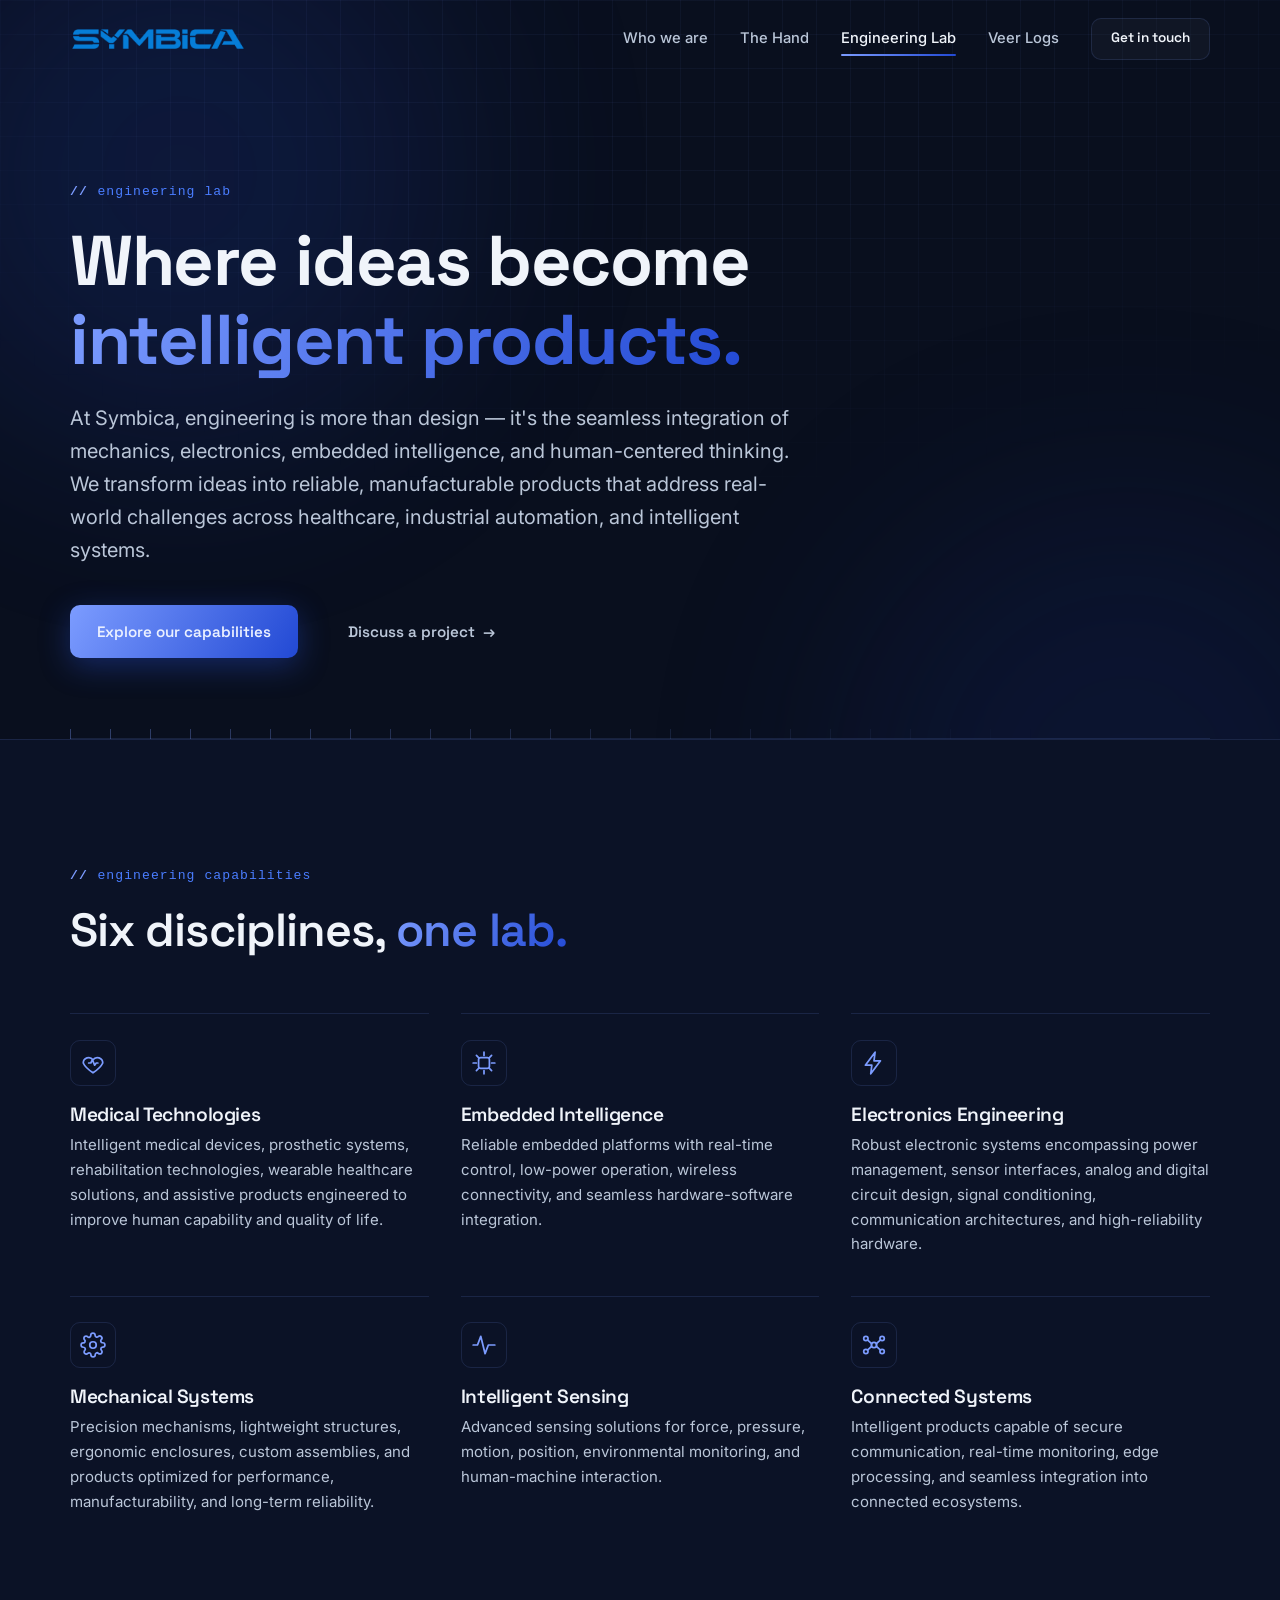
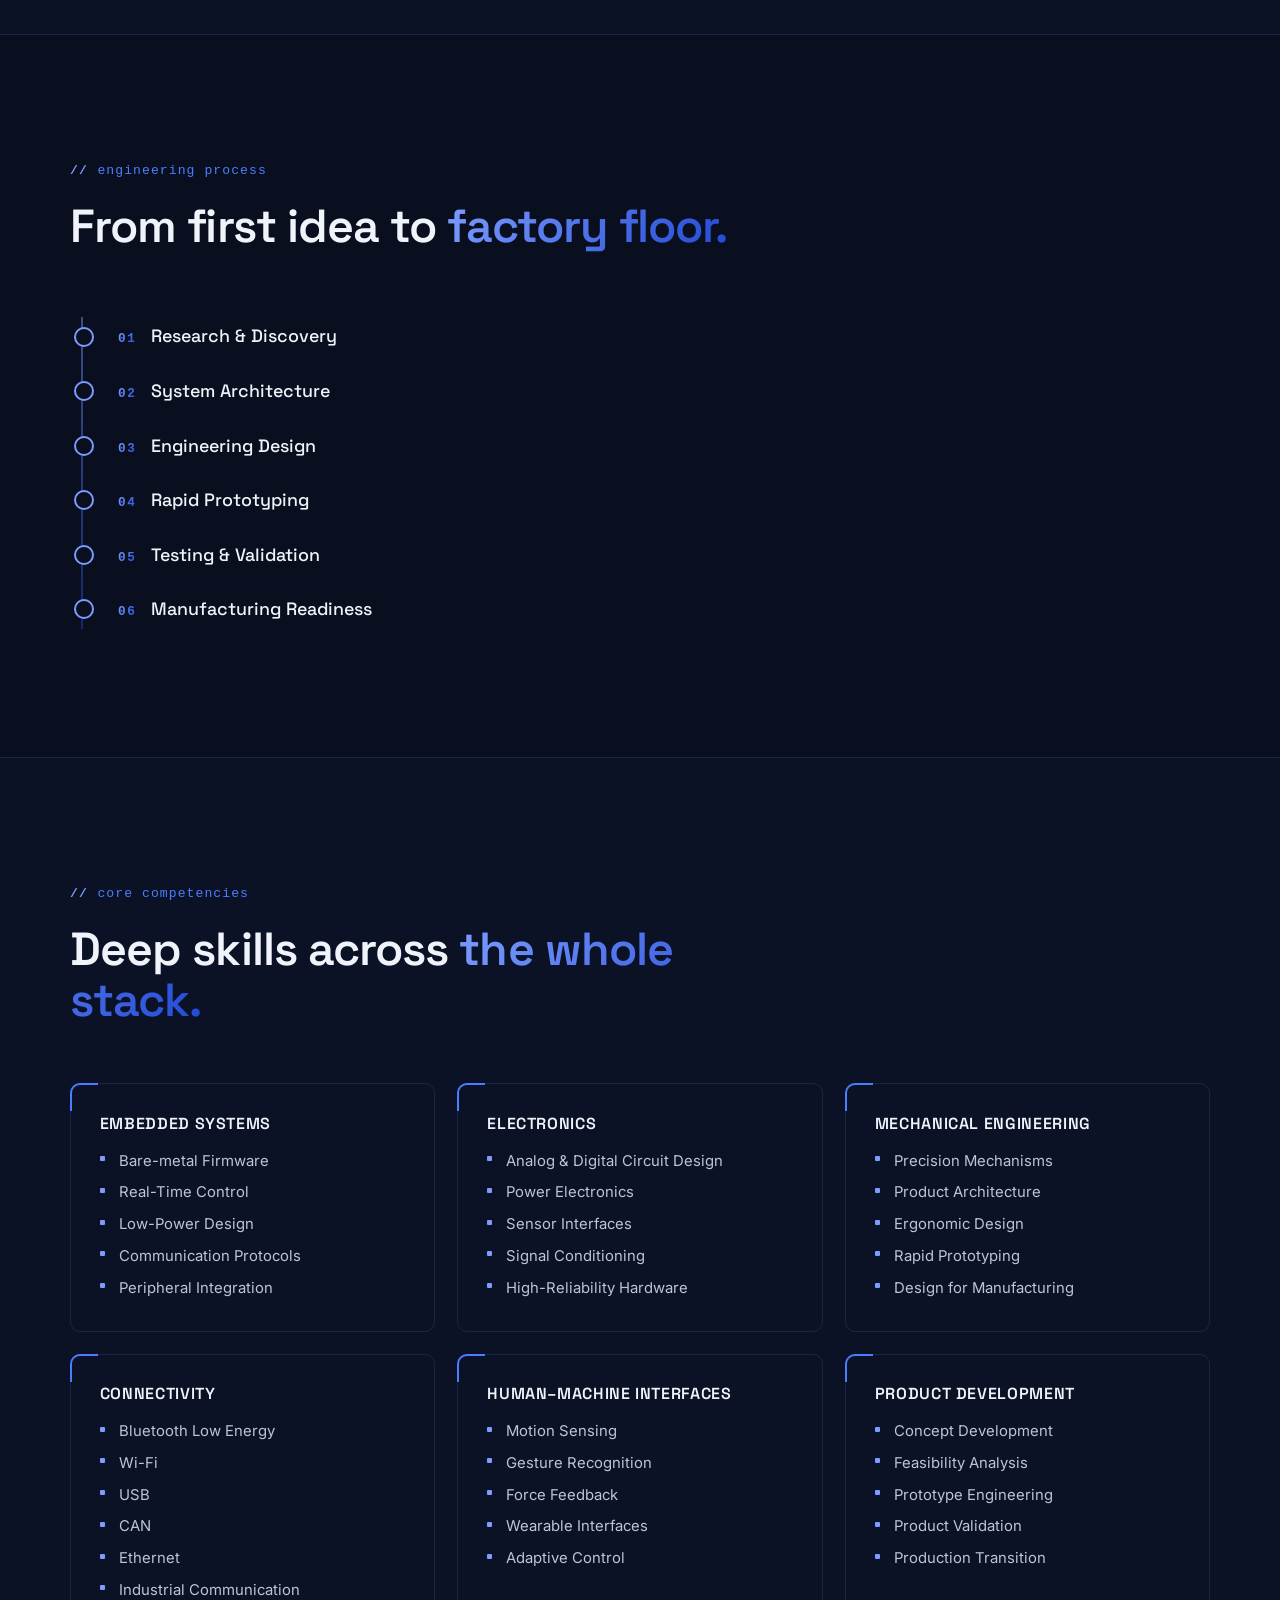
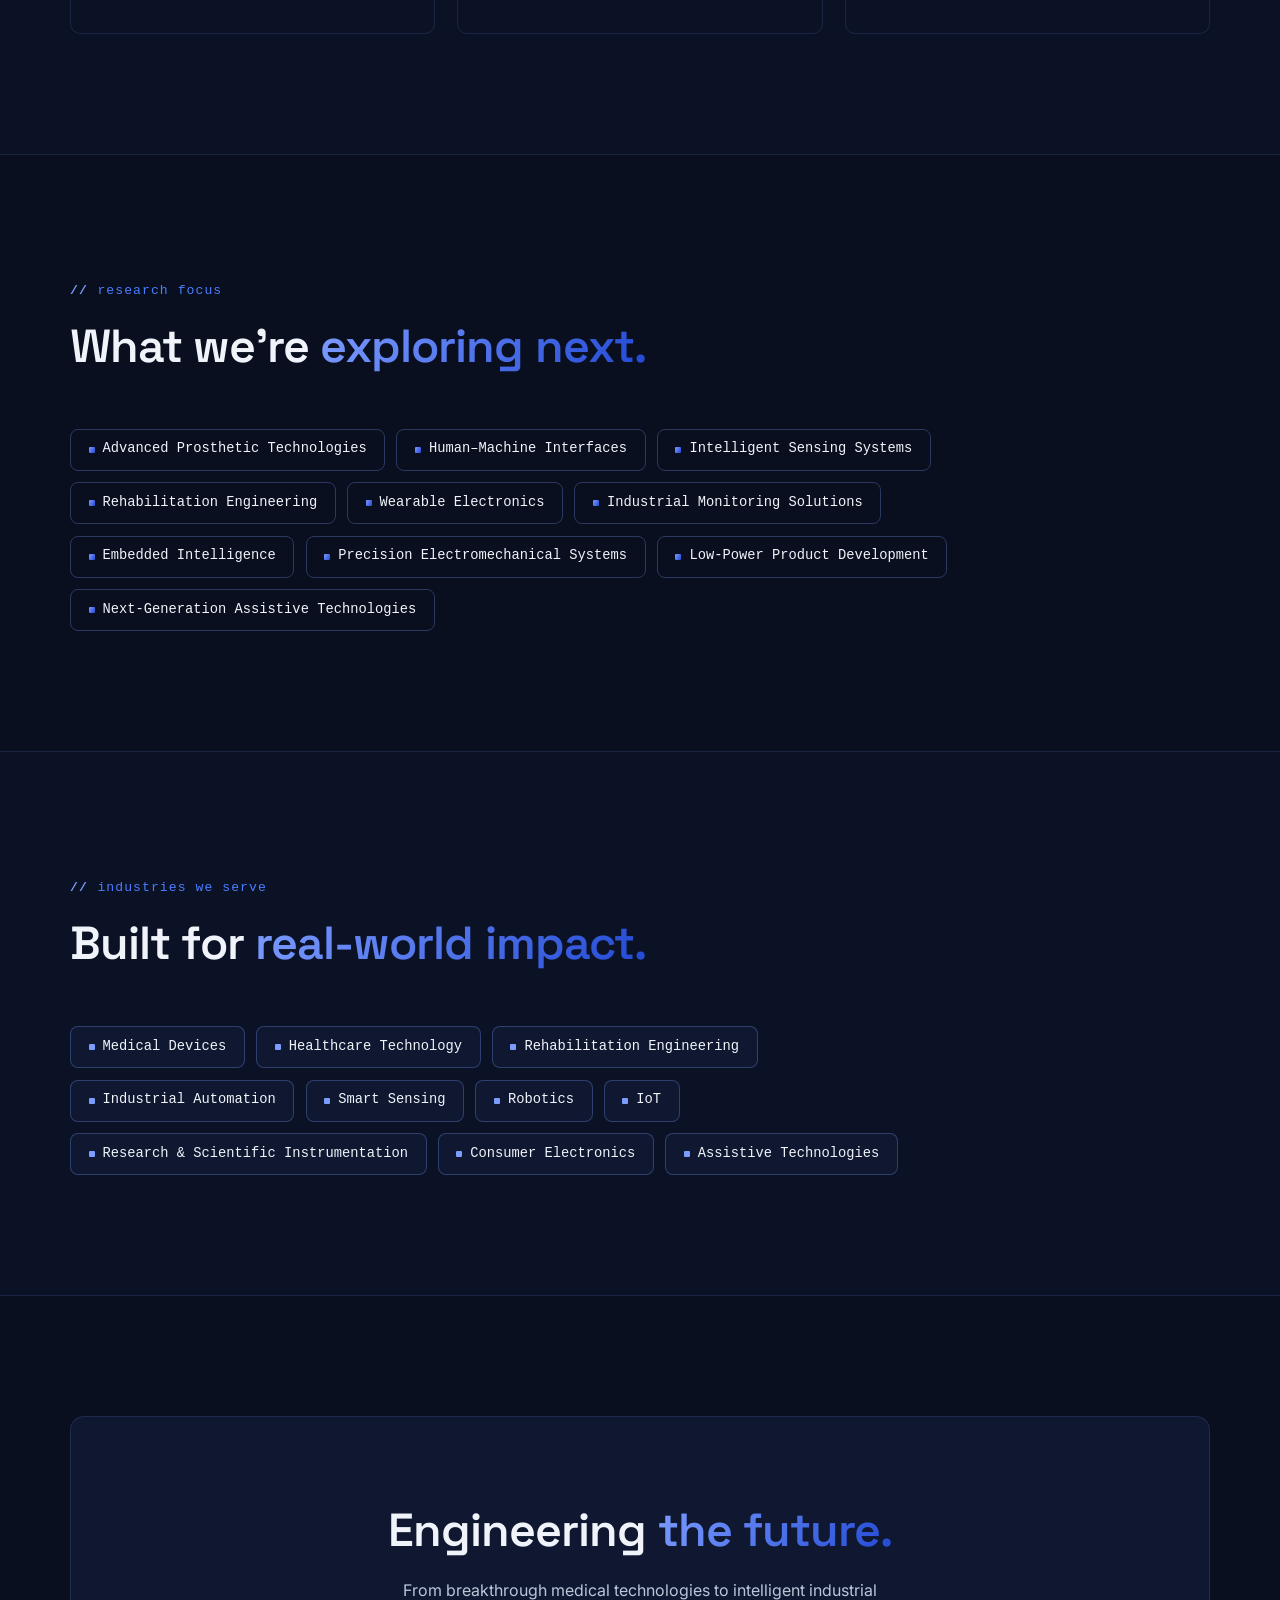
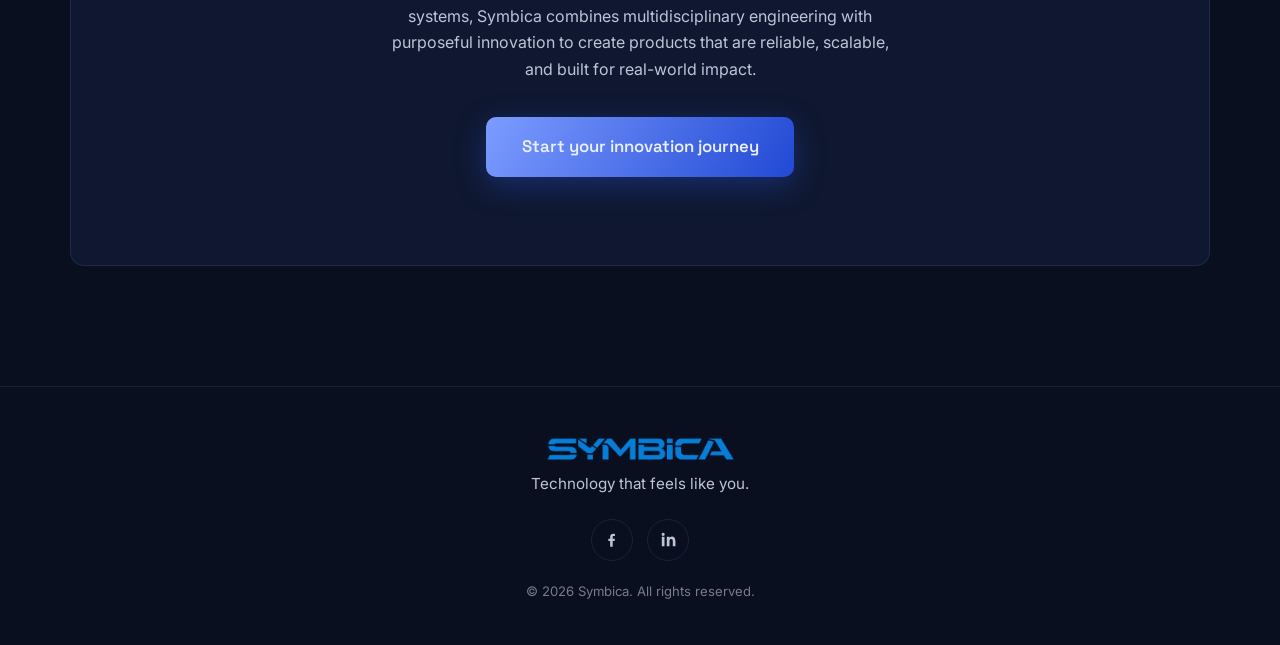
==== commit e2074e94: "new up" ====
--- a/engineering.html
+++ b/engineering.html
@@ -9,9 +9,10 @@
   <link rel="preconnect" href="https://fonts.gstatic.com" crossorigin />
   <link href="https://fonts.googleapis.com/css2?family=Inter:wght@400;500;600&family=Space+Grotesk:wght@400;500;600;700&display=swap" rel="stylesheet" />
   <link rel="stylesheet" href="css/style.css" />
+  <link rel="stylesheet" href="css/engineering.css" />
   <link rel="icon" type="image/png" href="img/favicon.png" />
 </head>
-<body>
+<body class="eng-page">
 
   <!-- ambient background -->
   <div class="ambient" aria-hidden="true">
--- a/css/style.css
+++ b/css/style.css
@@ -255,6 +255,29 @@
   /* faded floor reflection (Chromium/WebKit) */
   -webkit-box-reflect: below 5px linear-gradient(transparent 62%, rgba(0, 0, 0, 0.3));
 }
+/* product nameplate under the hand */
+.hand-nameplate {
+  position: absolute; bottom: -52px; left: 50%;
+  translate: -50% 0;
+  width: max-content;
+  display: grid; justify-items: center; gap: 0.35rem;
+  z-index: 3;
+  text-align: center;
+}
+.hand-nameplate::before {
+  content: "";
+  width: 34px; height: 2px;
+  border-radius: 2px;
+  background: var(--gradient);
+}
+.np-name {
+  font-family: var(--font-head);
+  font-size: 1.6rem; font-weight: 700;
+  letter-spacing: 0.03em;
+  background: var(--gradient);
+  -webkit-background-clip: text; background-clip: text; color: transparent;
+  filter: drop-shadow(0 0 18px rgba(47, 157, 240, 0.35));
+}
 /* gentle zoom breathing */
 @keyframes hand-zoom {
   0%, 100% { transform: scale(1); }
@@ -352,6 +375,7 @@
 }
 .big-p strong { color: var(--accent); font-weight: 600; }
 .about-text p + p { margin-top: 1.4rem; color: var(--text-dim); }
+.about-text .section-head { margin-bottom: 1.8rem; }
 
 .about-photo {
   border-radius: var(--radius);
@@ -424,7 +448,6 @@
 /* ---------- video ---------- */
 .video-wrap {
   position: relative;
-  max-width: 900px;
   aspect-ratio: 16 / 9;
   border-radius: var(--radius);
   overflow: hidden;
@@ -574,9 +597,11 @@
 /* ---------- supported by ---------- */
 .sponsor-grid {
   display: grid;
-  grid-template-columns: repeat(auto-fit, minmax(200px, 1fr));
-  gap: 1.4rem;
-}
+  grid-template-columns: repeat(5, 1fr);
+  gap: 1.2rem;
+}
+@media (max-width: 900px) { .sponsor-grid { grid-template-columns: 1fr 1fr; } }
+@media (max-width: 480px) { .sponsor-grid { grid-template-columns: 1fr; } }
 .sponsor-card {
   display: flex; flex-direction: column; align-items: center; gap: 1.1rem;
   padding: 2rem 1.5rem;
@@ -598,6 +623,8 @@
 }
 .sponsor-card:hover .sponsor-logo { filter: grayscale(0); transform: scale(1.06); }
 .sponsor-logo img { width: 88%; height: 88%; object-fit: contain; }
+/* logos with their own background color fill the whole circle */
+.sponsor-logo-cover img { width: 100%; height: 100%; object-fit: cover; }
 .sponsor-card figcaption {
   font-family: var(--font-head);
   font-size: 0.95rem; font-weight: 500;
--- a/css/engineering.css
+++ b/css/engineering.css
@@ -0,0 +1,191 @@
+/* ============================================================
+   Engineering Lab — page theme
+   Deep royal-blue accent, technical "blueprint" design language.
+   Loaded after style.css; everything scoped under .eng-page.
+   ============================================================ */
+
+.eng-page {
+  --bg: #090f1e;
+  --bg-alt: #0b1226;
+  --surface: #0f1830;
+  --surface-2: #15203d;
+  --border: rgba(124, 156, 255, 0.14);
+  --accent: #4a7dff;
+  --accent-2: #7c9cff;
+  --gradient: linear-gradient(120deg, #7c9cff, #2249d4);
+  --radius: 10px;
+}
+
+/* ambient: deep blue blobs + denser blueprint grid */
+.eng-page .blob-a { background: #2b55e8; opacity: 0.14; }
+.eng-page .blob-b { background: #1a2f86; opacity: 0.18; }
+.eng-page .grid-overlay {
+  background-image:
+    linear-gradient(rgba(124, 156, 255, 0.05) 1px, transparent 1px),
+    linear-gradient(90deg, rgba(124, 156, 255, 0.05) 1px, transparent 1px);
+  background-size: 34px 34px;
+  mask-image: radial-gradient(ellipse 90% 70% at 50% 0%, black 35%, transparent 80%);
+}
+
+/* squared, technical buttons */
+.eng-page .btn { border-radius: 10px; }
+.eng-page .btn-primary {
+  color: #eaf0ff;
+  box-shadow: 0 8px 30px rgba(43, 85, 232, 0.35);
+}
+.eng-page .btn-primary:hover { box-shadow: 0 14px 42px rgba(43, 85, 232, 0.5); }
+
+/* code-style section labels: “// label” instead of the tick */
+.eng-page .eyebrow {
+  font-family: Consolas, "SF Mono", "Roboto Mono", monospace;
+  letter-spacing: 0.08em;
+  text-transform: lowercase;
+}
+.eng-page .eyebrow .tick,
+.eng-page .eyebrow .pulse-dot { display: none; }
+.eng-page .eyebrow::before {
+  content: "//";
+  font-weight: 700;
+  color: var(--accent-2);
+}
+
+/* ---------- page hero ---------- */
+.eng-page .page-hero {
+  border-bottom: 1px solid var(--border);
+  position: relative;
+}
+.eng-page .page-hero::after {  /* measurement ruler along the bottom */
+  content: "";
+  position: absolute; left: 0; right: 0; bottom: -1px;
+  height: 10px;
+  background-image: repeating-linear-gradient(
+    90deg,
+    rgba(124, 156, 255, 0.35) 0 1px,
+    transparent 1px 40px
+  );
+  mask-image: linear-gradient(to right, black, transparent 85%);
+}
+
+/* ---------- capabilities: flat spec-sheet tiles ---------- */
+.eng-page .cap-grid { gap: 2.4rem 2rem; }
+.eng-page .feature-card {
+  background: transparent;
+  border: none;
+  border-top: 1px solid var(--border);
+  border-radius: 0;
+  padding: 1.6rem 0 0;
+  overflow: visible;
+}
+.eng-page .feature-card::before { display: none; }  /* no cursor spotlight */
+.eng-page .feature-card:hover {
+  transform: none;
+  border-top-color: var(--accent);
+}
+.eng-page .feature-card:hover h3 { color: var(--accent-2); }
+.eng-page .feature-card h3 { transition: color 0.3s; }
+.eng-page .feature-card .feature-icon {
+  background: none;
+  border: 1px solid var(--border);
+  border-radius: 10px;
+  color: var(--accent-2);
+  width: 46px; height: 46px;
+  margin-bottom: 1.1rem;
+}
+
+/* ---------- process: vertical timeline ---------- */
+.eng-page .process-flow {
+  grid-template-columns: 1fr;
+  gap: 0;
+  max-width: 620px;
+  position: relative;
+  padding-left: 0;
+}
+.eng-page .process-flow::before {  /* rail */
+  content: "";
+  position: absolute; left: 11px; top: 8px; bottom: 8px;
+  width: 2px;
+  background: linear-gradient(to bottom, #7c9cff, #2249d4);
+  opacity: 0.45;
+}
+.eng-page .process-flow li {
+  background: transparent;
+  border: none;
+  border-radius: 0;
+  padding: 0.95rem 0 0.95rem 3rem;
+  position: relative;
+  font-size: 1.12rem;
+}
+.eng-page .process-flow li::before {  /* node */
+  content: "";
+  position: absolute; left: 4px; top: 50%;
+  translate: 0 -50%;
+  width: 16px; height: 16px;
+  border-radius: 50%;
+  border: 2px solid var(--accent-2);
+  background: var(--bg);
+  transition: background 0.3s, box-shadow 0.3s;
+}
+.eng-page .process-flow li:hover { transform: none; }
+.eng-page .process-flow li:hover::before {
+  background: var(--accent);
+  box-shadow: 0 0 14px rgba(74, 125, 255, 0.7);
+}
+.eng-page .process-flow li:not(:last-child)::after { display: none; }
+.eng-page .step-num {
+  display: inline;
+  font-family: Consolas, "SF Mono", "Roboto Mono", monospace;
+  margin-right: 0.9rem;
+  margin-bottom: 0;
+}
+
+/* ---------- competencies: flat bordered panels, square markers ---------- */
+.eng-page .comp-card {
+  background: transparent;
+  border: 1px solid var(--border);
+  border-radius: 10px;
+  position: relative;
+}
+.eng-page .comp-card::before {  /* corner accent */
+  content: "";
+  position: absolute; top: -1px; left: -1px;
+  width: 26px; height: 26px;
+  border-top: 2px solid var(--accent);
+  border-left: 2px solid var(--accent);
+  border-top-left-radius: 10px;
+  transition: width 0.35s var(--ease), height 0.35s var(--ease);
+}
+.eng-page .comp-card:hover { transform: none; border-color: rgba(124, 156, 255, 0.35); }
+.eng-page .comp-card:hover::before { width: 100%; height: 100%; border-top-right-radius: 10px; border-bottom-left-radius: 10px; }
+.eng-page .comp-card h3 {
+  font-size: 1rem;
+  letter-spacing: 0.04em;
+  text-transform: uppercase;
+}
+.eng-page .comp-card li::before {
+  width: 5px; height: 5px;
+  top: 0.5em;
+  border-radius: 1px;
+  background: var(--accent-2);
+}
+
+/* ---------- chips: squared tags ---------- */
+.eng-page .chip {
+  border-radius: 8px;
+  border-color: rgba(124, 156, 255, 0.3);
+  font-family: Consolas, "SF Mono", "Roboto Mono", monospace;
+  font-size: 0.86rem;
+}
+.eng-page .chip::before {
+  width: 6px; height: 6px;
+  border-radius: 1px;
+}
+.eng-page .chip:hover { background: rgba(43, 85, 232, 0.12); }
+.eng-page .chip-solid { background: var(--surface); }
+
+/* ---------- CTA ---------- */
+.eng-page .cta-card { border-radius: 14px; }
+.eng-page .cta-glow {
+  background:
+    radial-gradient(circle at 25% 20%, rgba(74, 125, 255, 0.16), transparent 45%),
+    radial-gradient(circle at 80% 85%, rgba(34, 73, 212, 0.2), transparent 45%);
+}
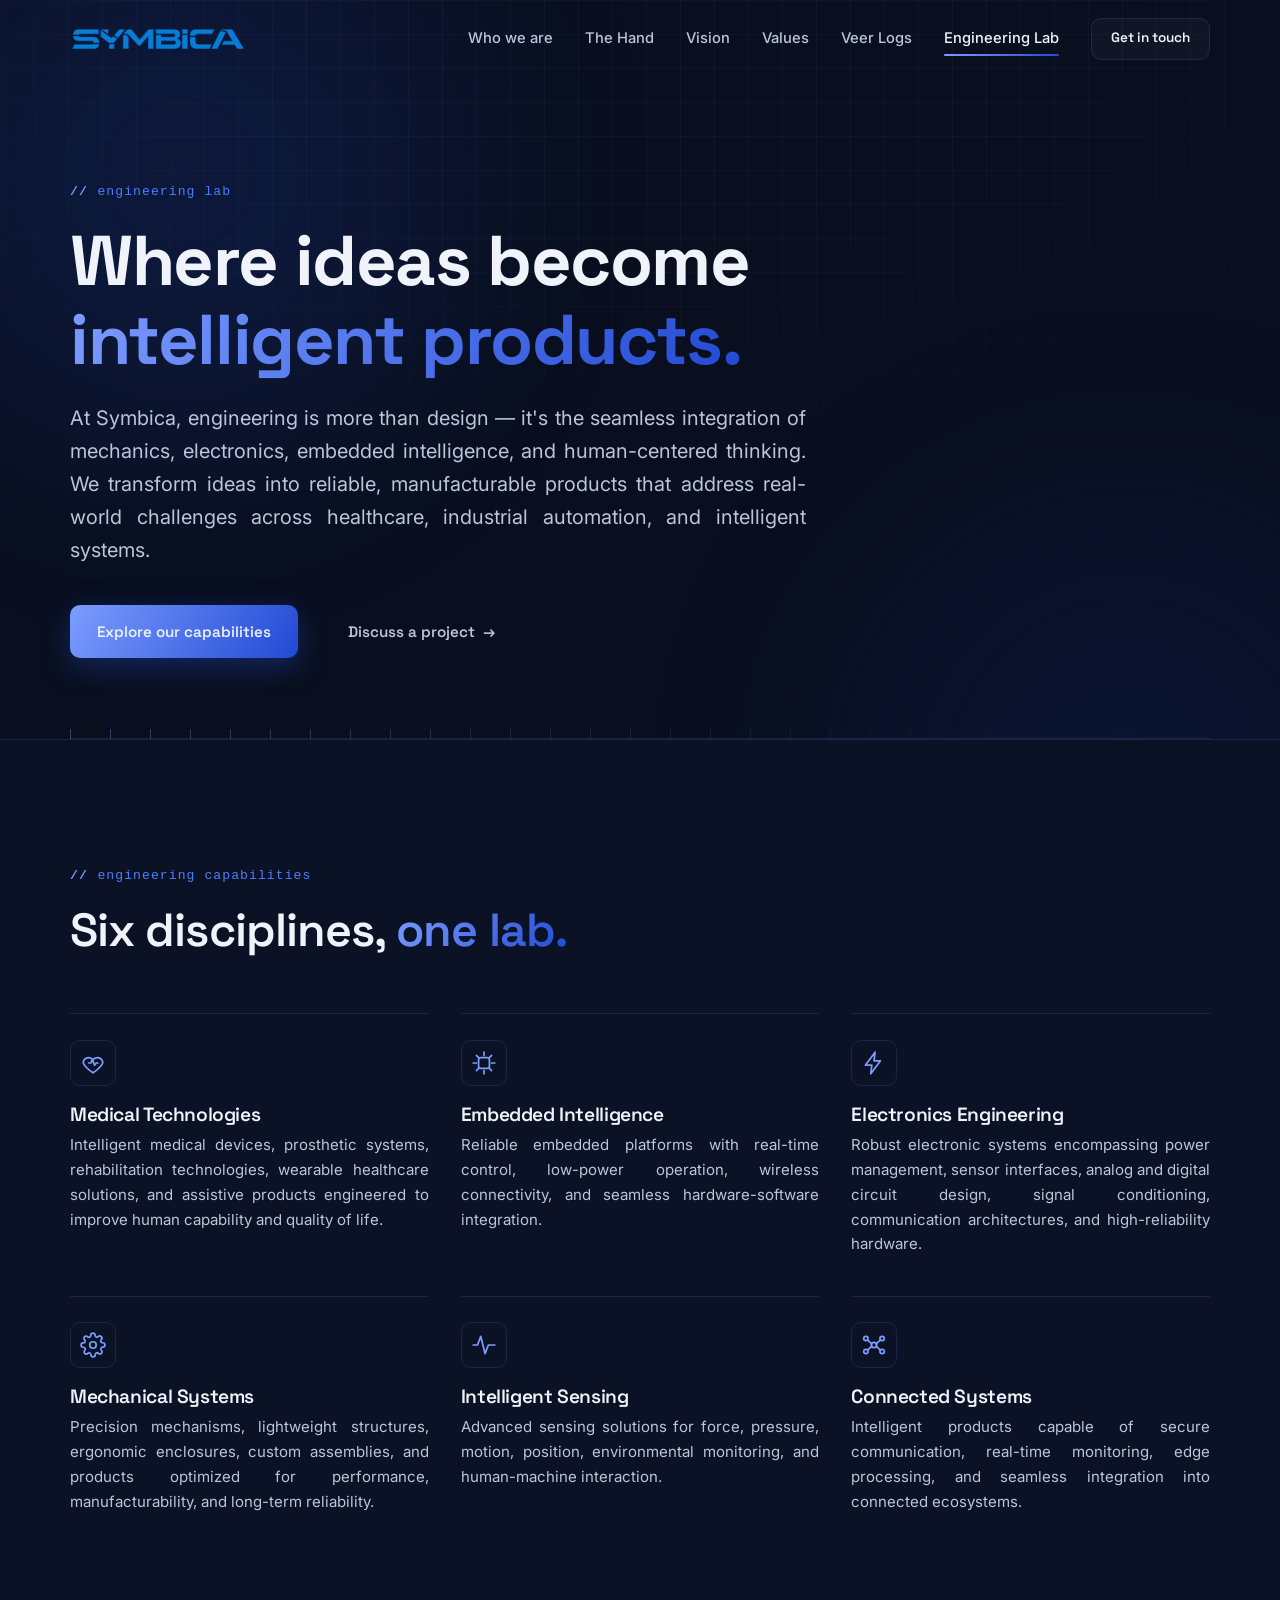
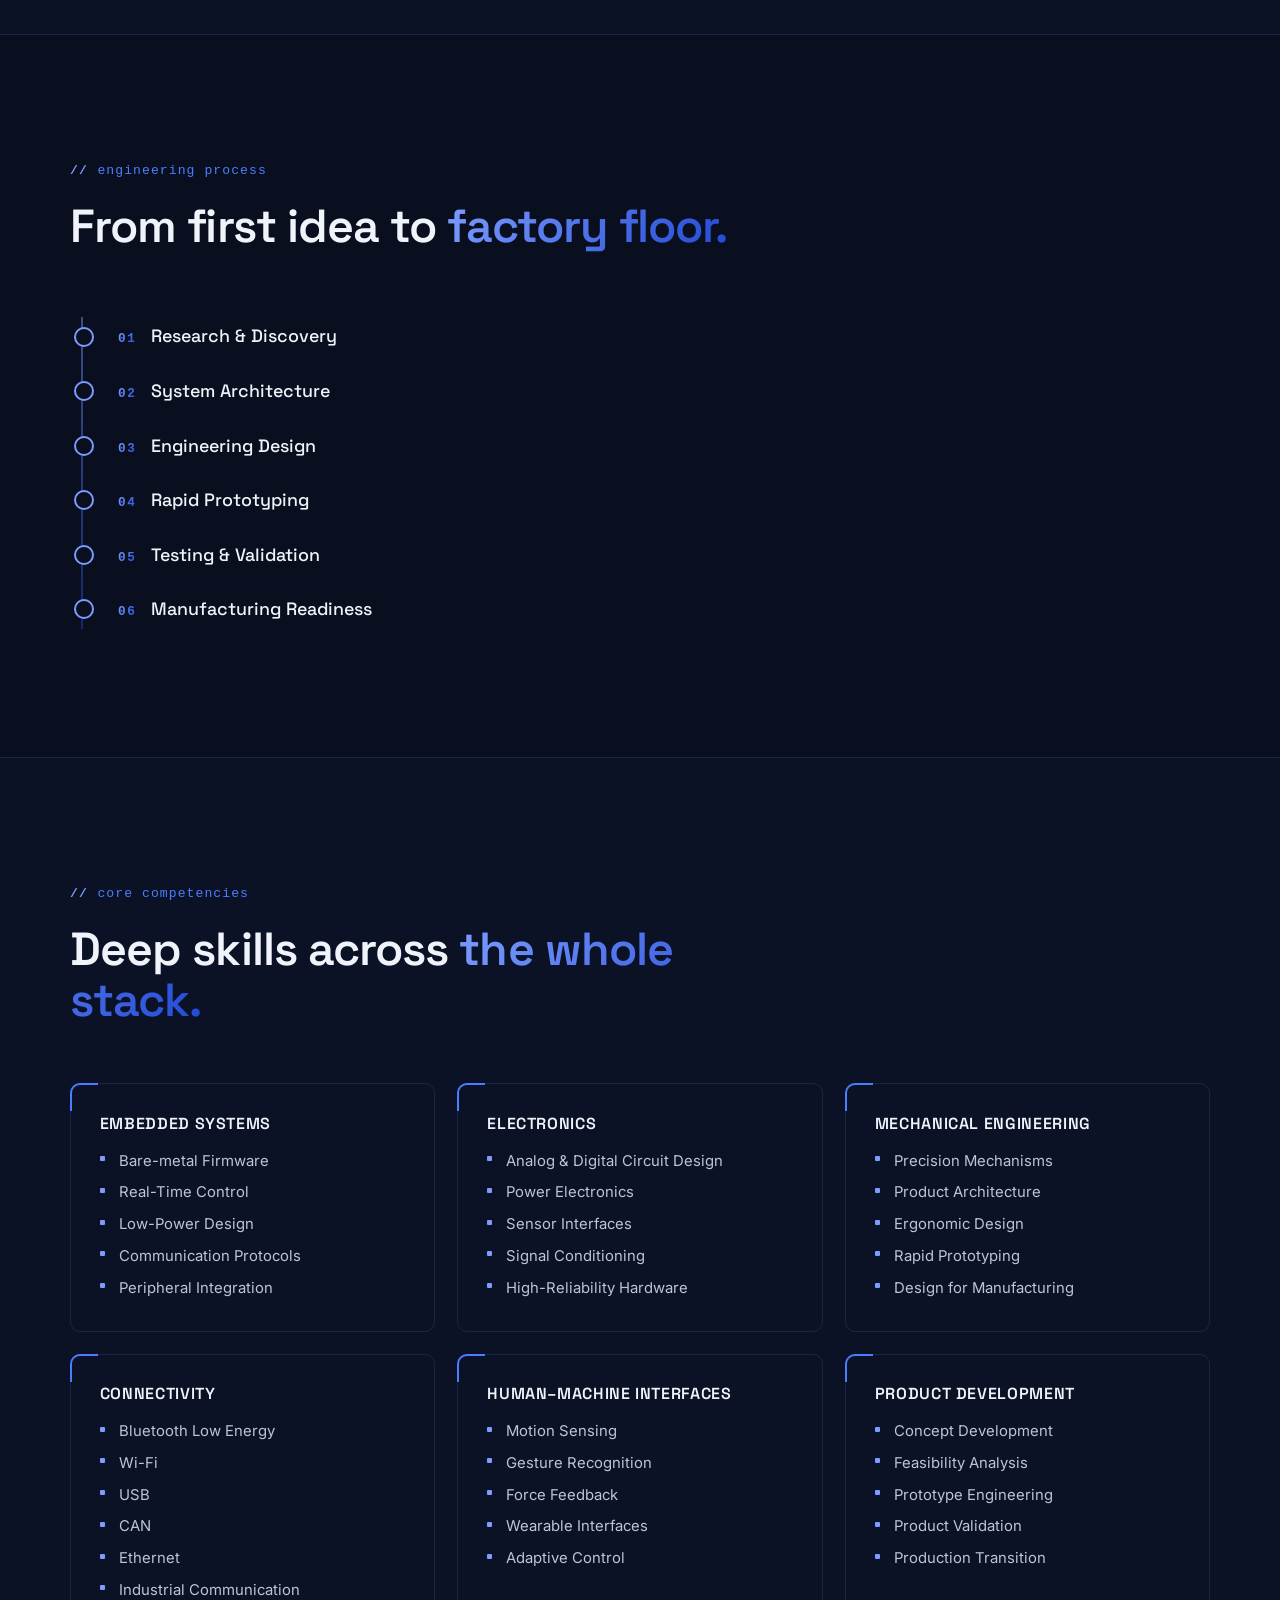
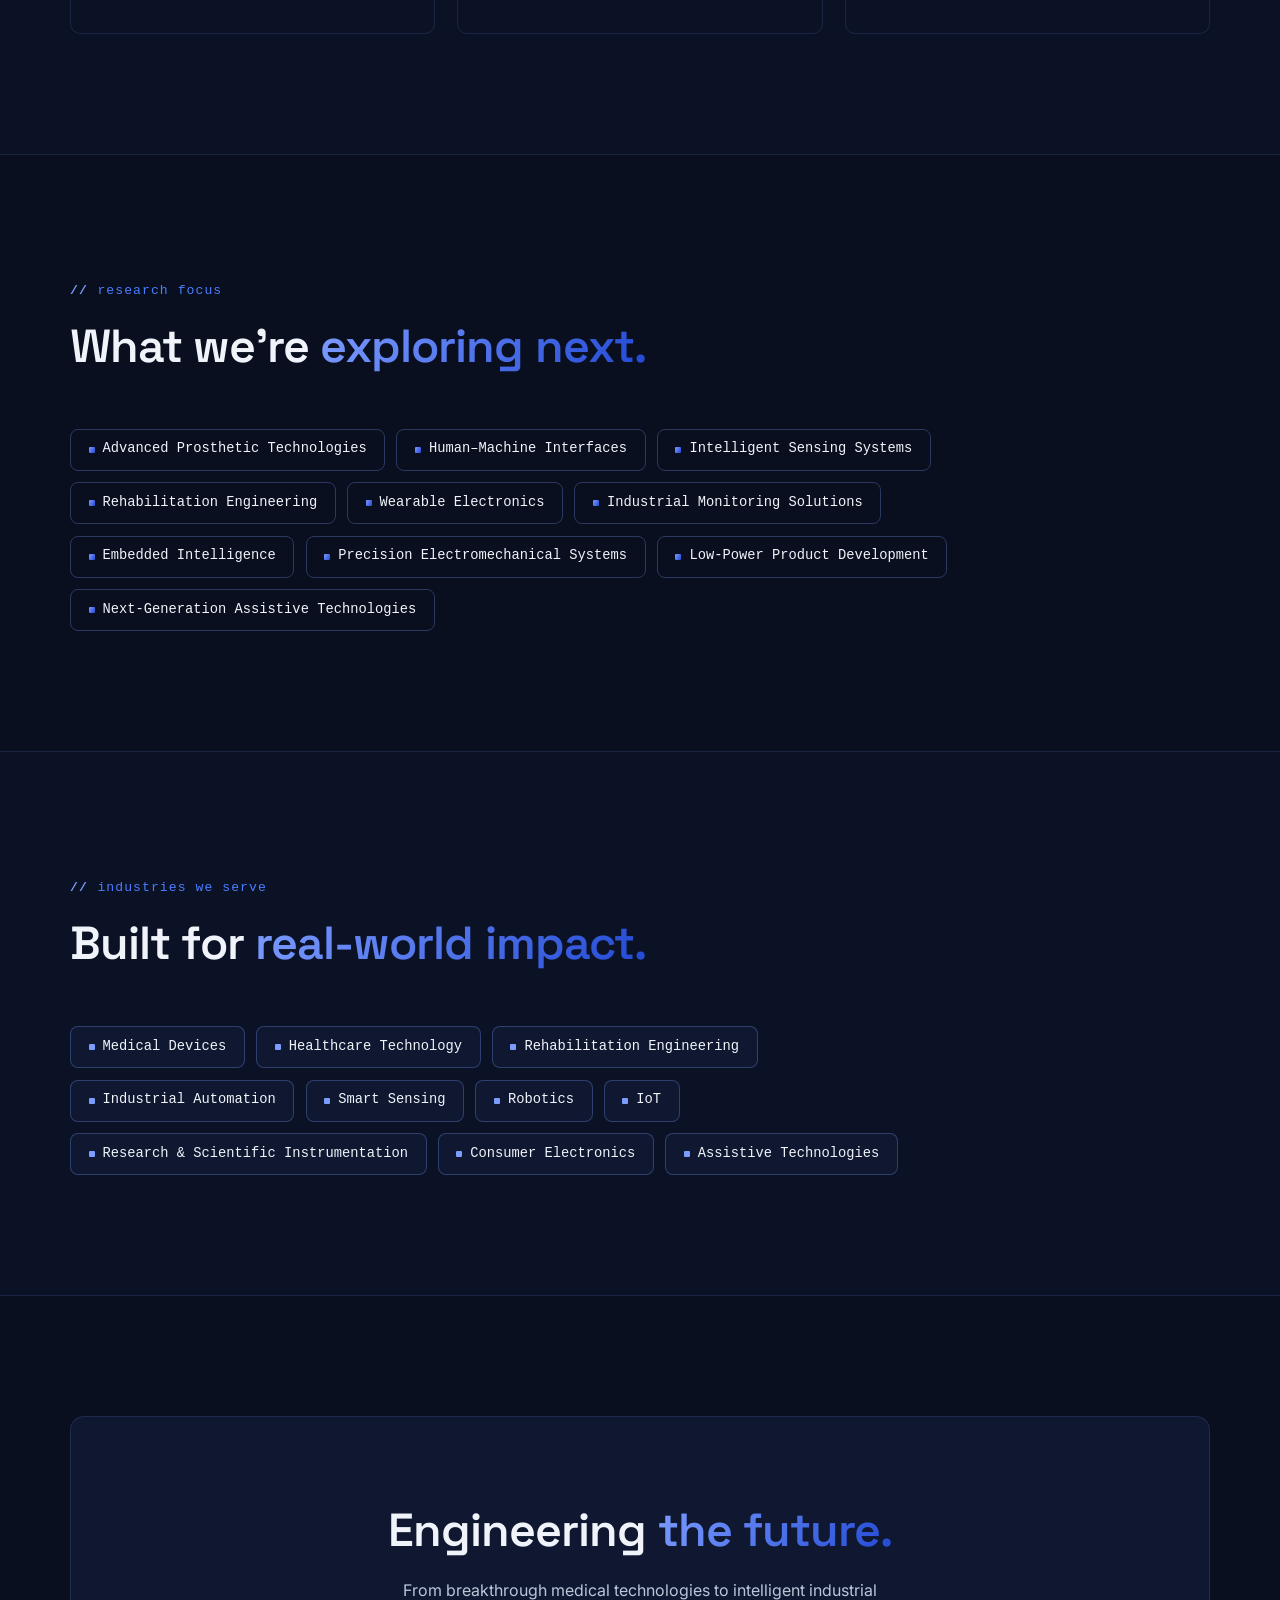
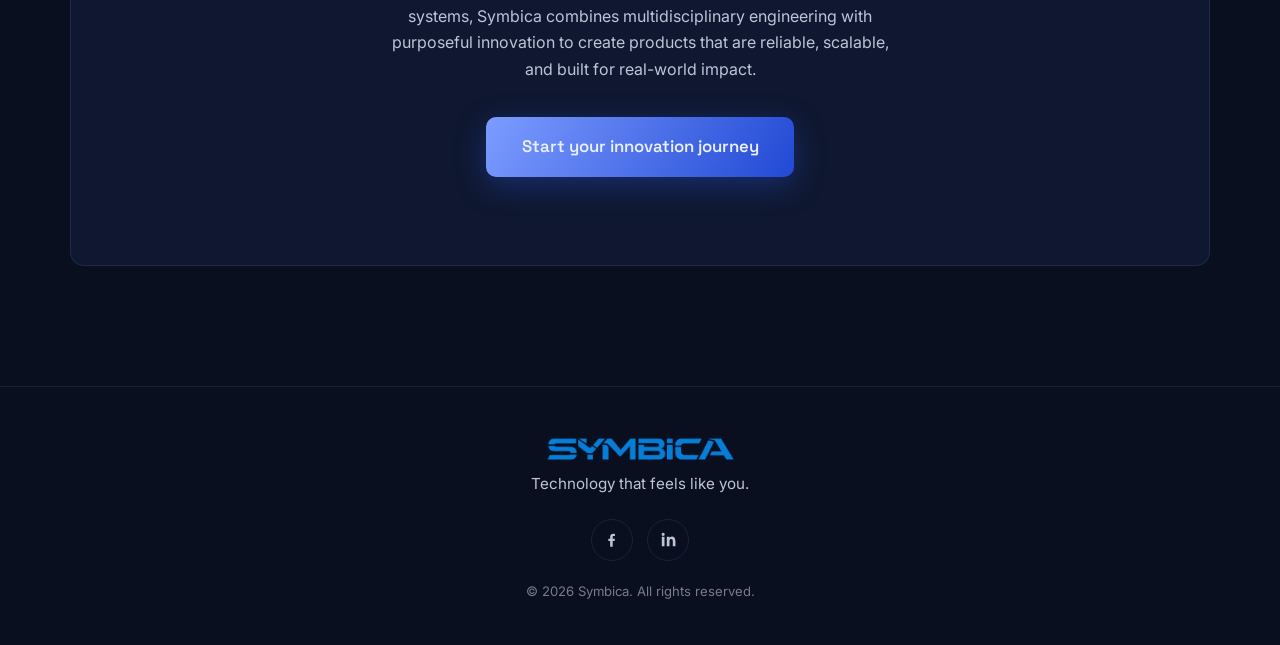
==== commit d681ebb8: "changes" ====
--- a/engineering.html
+++ b/engineering.html
@@ -31,8 +31,10 @@
       <nav class="nav-links" id="navLinks">
         <a href="index.html#about">Who we are</a>
         <a href="index.html#product">The Hand</a>
+        <a href="index.html#vision">Vision</a>
+        <a href="index.html#values">Values</a>
+        <a href="index.html#veer-logs">Veer Logs</a>
         <a href="engineering.html" class="nav-active">Engineering Lab</a>
-        <a href="index.html#veer-logs">Veer Logs</a>
         <a href="index.html#contact" class="btn btn-small btn-outline">Get in touch</a>
       </nav>
 
--- a/css/style.css
+++ b/css/style.css
@@ -228,9 +228,9 @@
 .spotlight {
   position: absolute; top: -60px; left: 50%;
   translate: -50% 0;
-  width: 400px; height: 500px;
+  width: 540px; height: 500px;
   background: linear-gradient(to bottom, rgba(140, 200, 255, 0.2), rgba(140, 200, 255, 0.04) 55%, transparent 80%);
-  clip-path: polygon(43% 0, 57% 0, 100% 100%, 0 100%);
+  clip-path: polygon(39% 0, 61% 0, 100% 100%, 0 100%);
   filter: blur(5px);
   pointer-events: none;
 }
@@ -255,28 +255,22 @@
   /* faded floor reflection (Chromium/WebKit) */
   -webkit-box-reflect: below 5px linear-gradient(transparent 62%, rgba(0, 0, 0, 0.3));
 }
-/* product nameplate under the hand */
+/* product nameplate centered over the hand */
 .hand-nameplate {
-  position: absolute; bottom: -52px; left: 50%;
+  position: absolute; bottom: 200px; left: 50%;
   translate: -50% 0;
   width: max-content;
-  display: grid; justify-items: center; gap: 0.35rem;
   z-index: 3;
   text-align: center;
 }
-.hand-nameplate::before {
-  content: "";
-  width: 34px; height: 2px;
-  border-radius: 2px;
-  background: var(--gradient);
-}
 .np-name {
   font-family: var(--font-head);
-  font-size: 1.6rem; font-weight: 700;
-  letter-spacing: 0.03em;
-  background: var(--gradient);
-  -webkit-background-clip: text; background-clip: text; color: transparent;
-  filter: drop-shadow(0 0 18px rgba(47, 157, 240, 0.35));
+  font-size: 1.9rem; font-weight: 700;
+  letter-spacing: 0.04em;
+  color: #ffffff;
+  text-shadow:
+    0 2px 14px rgba(4, 10, 20, 0.9),
+    0 0 26px rgba(47, 157, 240, 0.45);
 }
 /* gentle zoom breathing */
 @keyframes hand-zoom {
@@ -302,6 +296,13 @@
   box-shadow: 0 0 12px var(--accent);
 }
 .orbit-2::before { background: var(--accent-2); box-shadow: 0 0 12px var(--accent-2); }
+/* extra revolving dot on the inner ring, opposite side */
+.orbit-1::after {
+  content: ""; position: absolute; bottom: -4px; left: 50%;
+  width: 8px; height: 8px; border-radius: 50%;
+  background: var(--accent-2);
+  box-shadow: 0 0 12px var(--accent-2);
+}
 
 .pulse-ring {
   position: absolute;
@@ -365,7 +366,7 @@
   display: grid;
   grid-template-columns: 1.05fr 0.95fr;
   gap: 3.5rem;
-  align-items: start;
+  align-items: center;
 }
 .big-p {
   font-size: clamp(1.15rem, 2vw, 1.45rem);
@@ -374,20 +375,33 @@
   line-height: 1.5;
 }
 .big-p strong { color: var(--accent); font-weight: 600; }
+.about-text p { text-align: justify; }
 .about-text p + p { margin-top: 1.4rem; color: var(--text-dim); }
+
+/* justified body copy wherever paragraphs run multiple lines */
+.section-sub,
+.feature-card p,
+.value-card p,
+.comp-card p {
+  text-align: justify;
+}
+@media (min-width: 901px) {
+  .lead { text-align: justify; }
+}
 .about-text .section-head { margin-bottom: 1.8rem; }
 
 .about-photo {
   border-radius: var(--radius);
   overflow: hidden;
   border: 1px solid var(--border);
-  align-self: stretch;
+  align-self: center;
   transition: transform 0.45s var(--ease), border-color 0.45s, opacity 0.9s var(--ease);
 }
 .about-photo:hover { transform: translateY(-6px); border-color: rgba(47, 157, 240, 0.4); }
 .about-photo img {
-  width: 100%; height: 100%;
-  min-height: 320px;
+  width: 100%;
+  aspect-ratio: 4 / 3;
+  height: auto;
   object-fit: cover;
   transition: transform 0.6s var(--ease);
 }
@@ -465,7 +479,7 @@
 }
 
 /* ---------- vision ---------- */
-.vision { text-align: center; }
+.vision { text-align: center; padding: 0.25rem 0; }
 .vision .eyebrow { justify-content: center; width: 100%; }
 .vision-quote {
   font-family: var(--font-head);
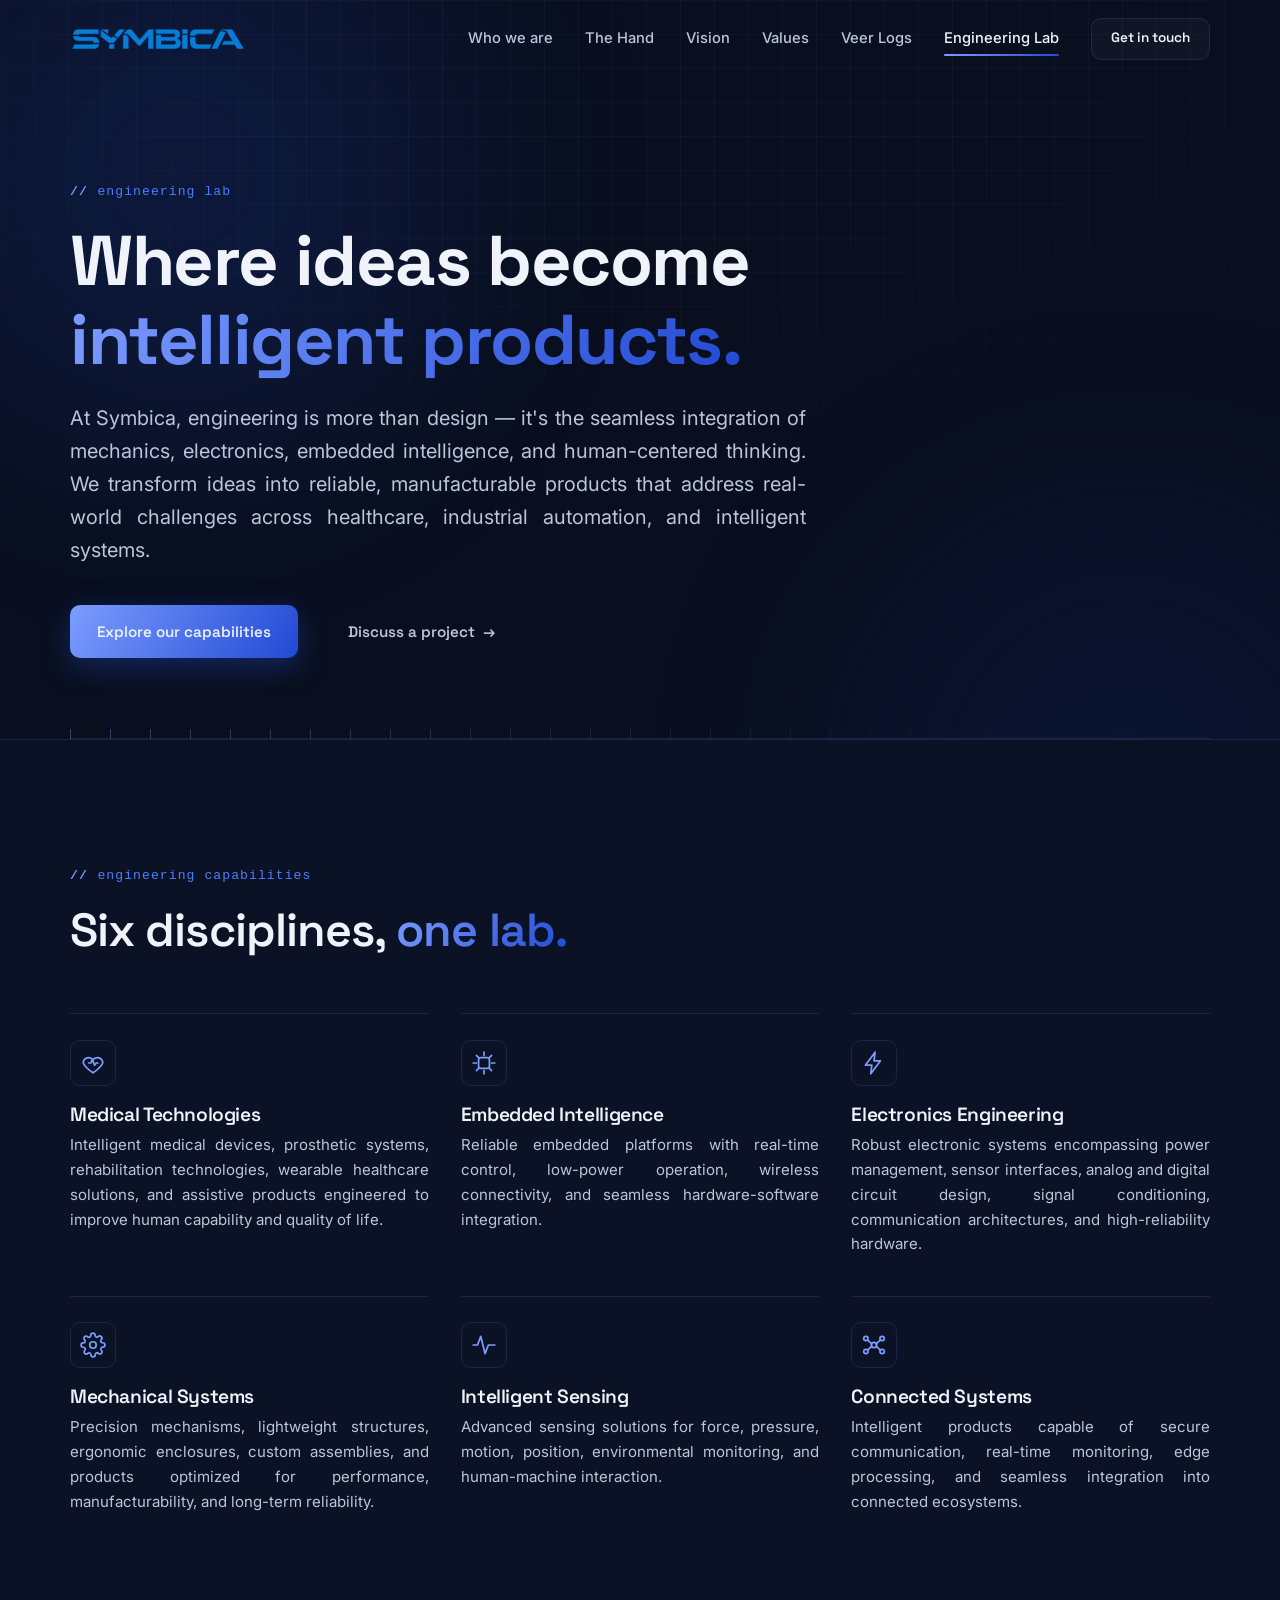
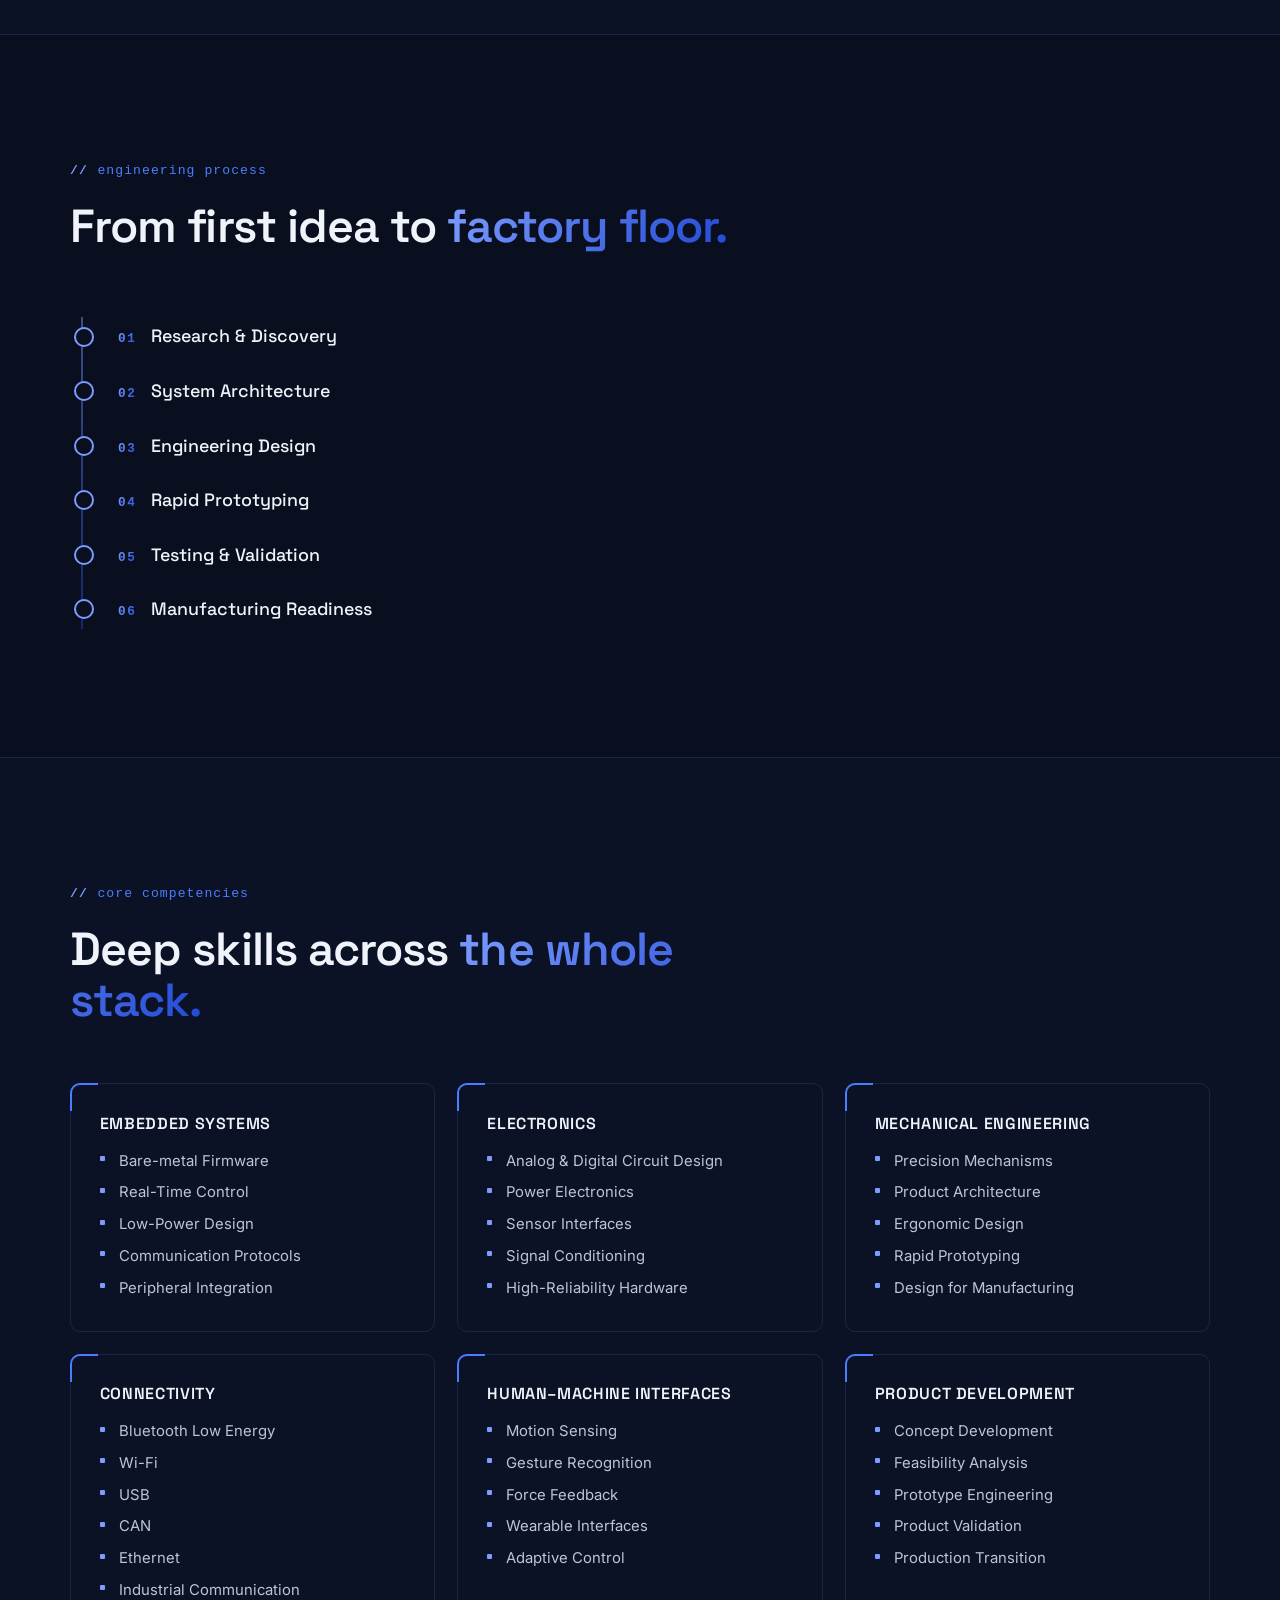
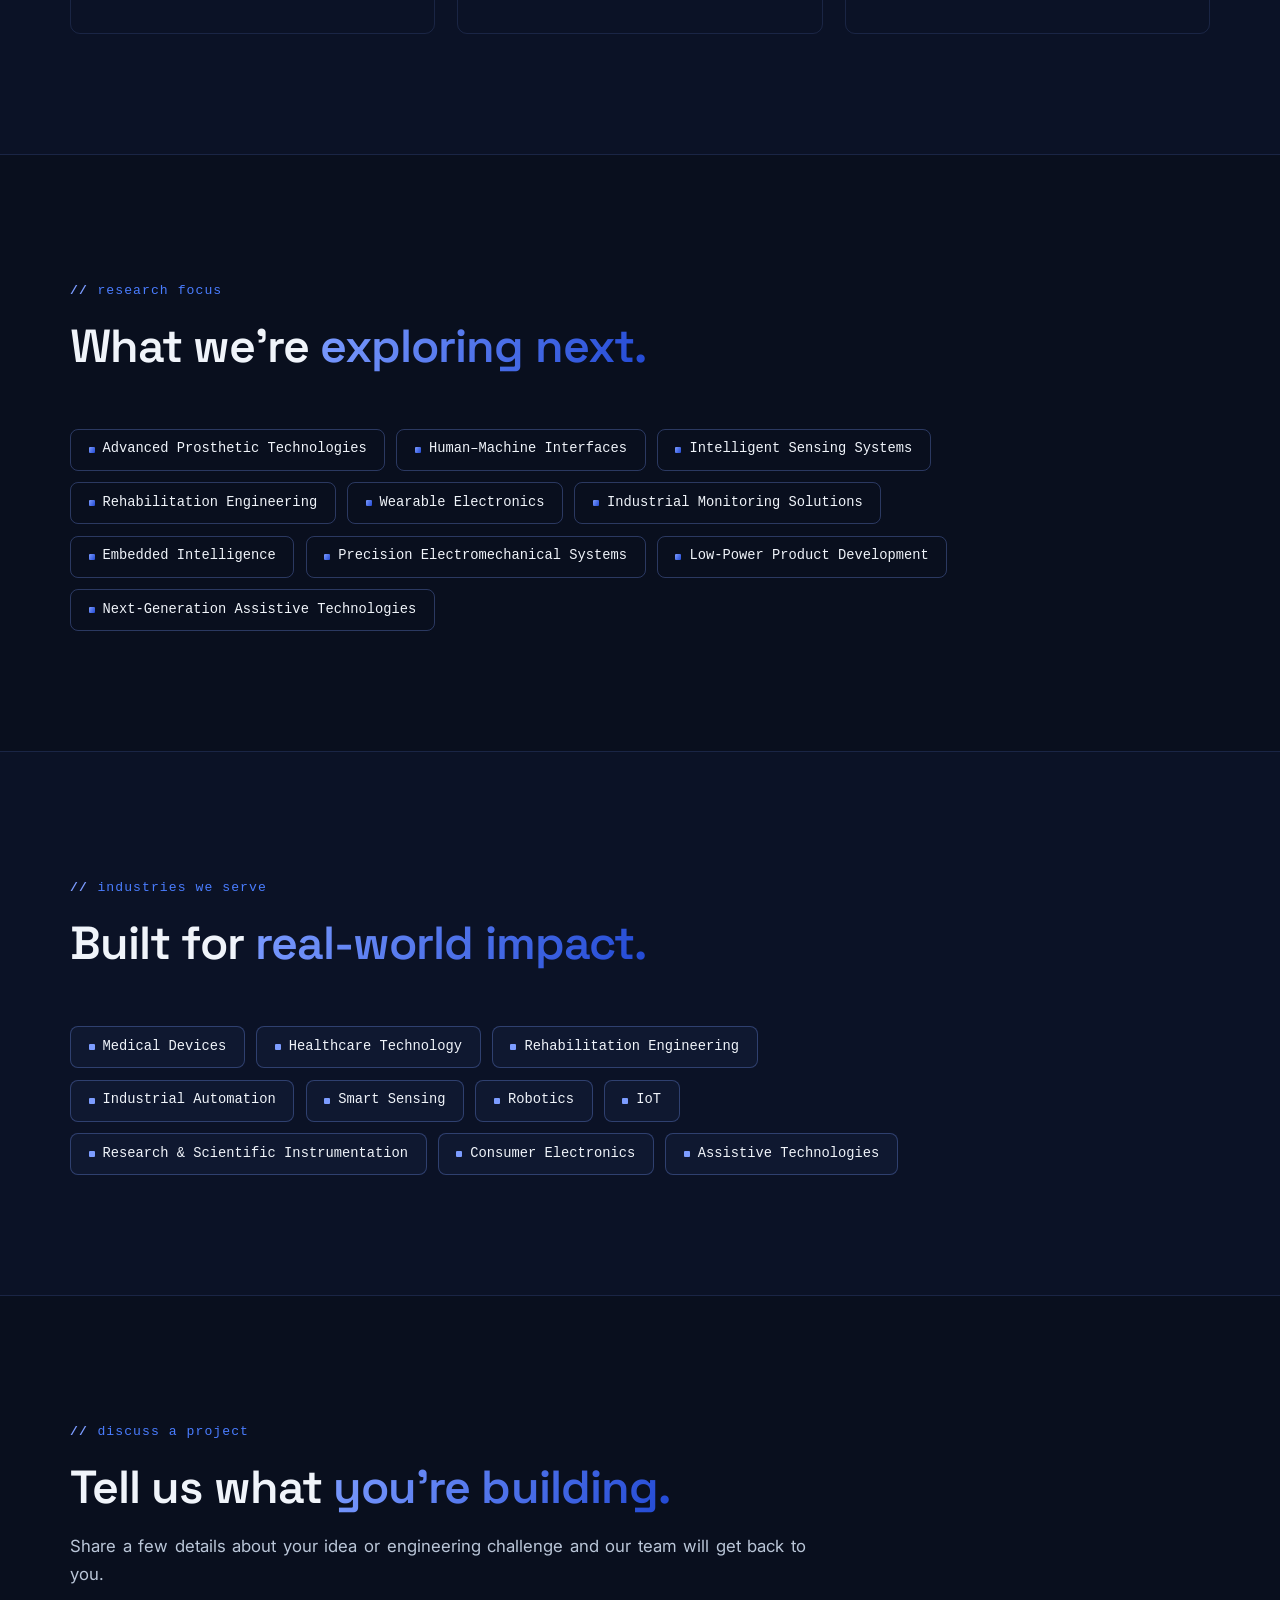
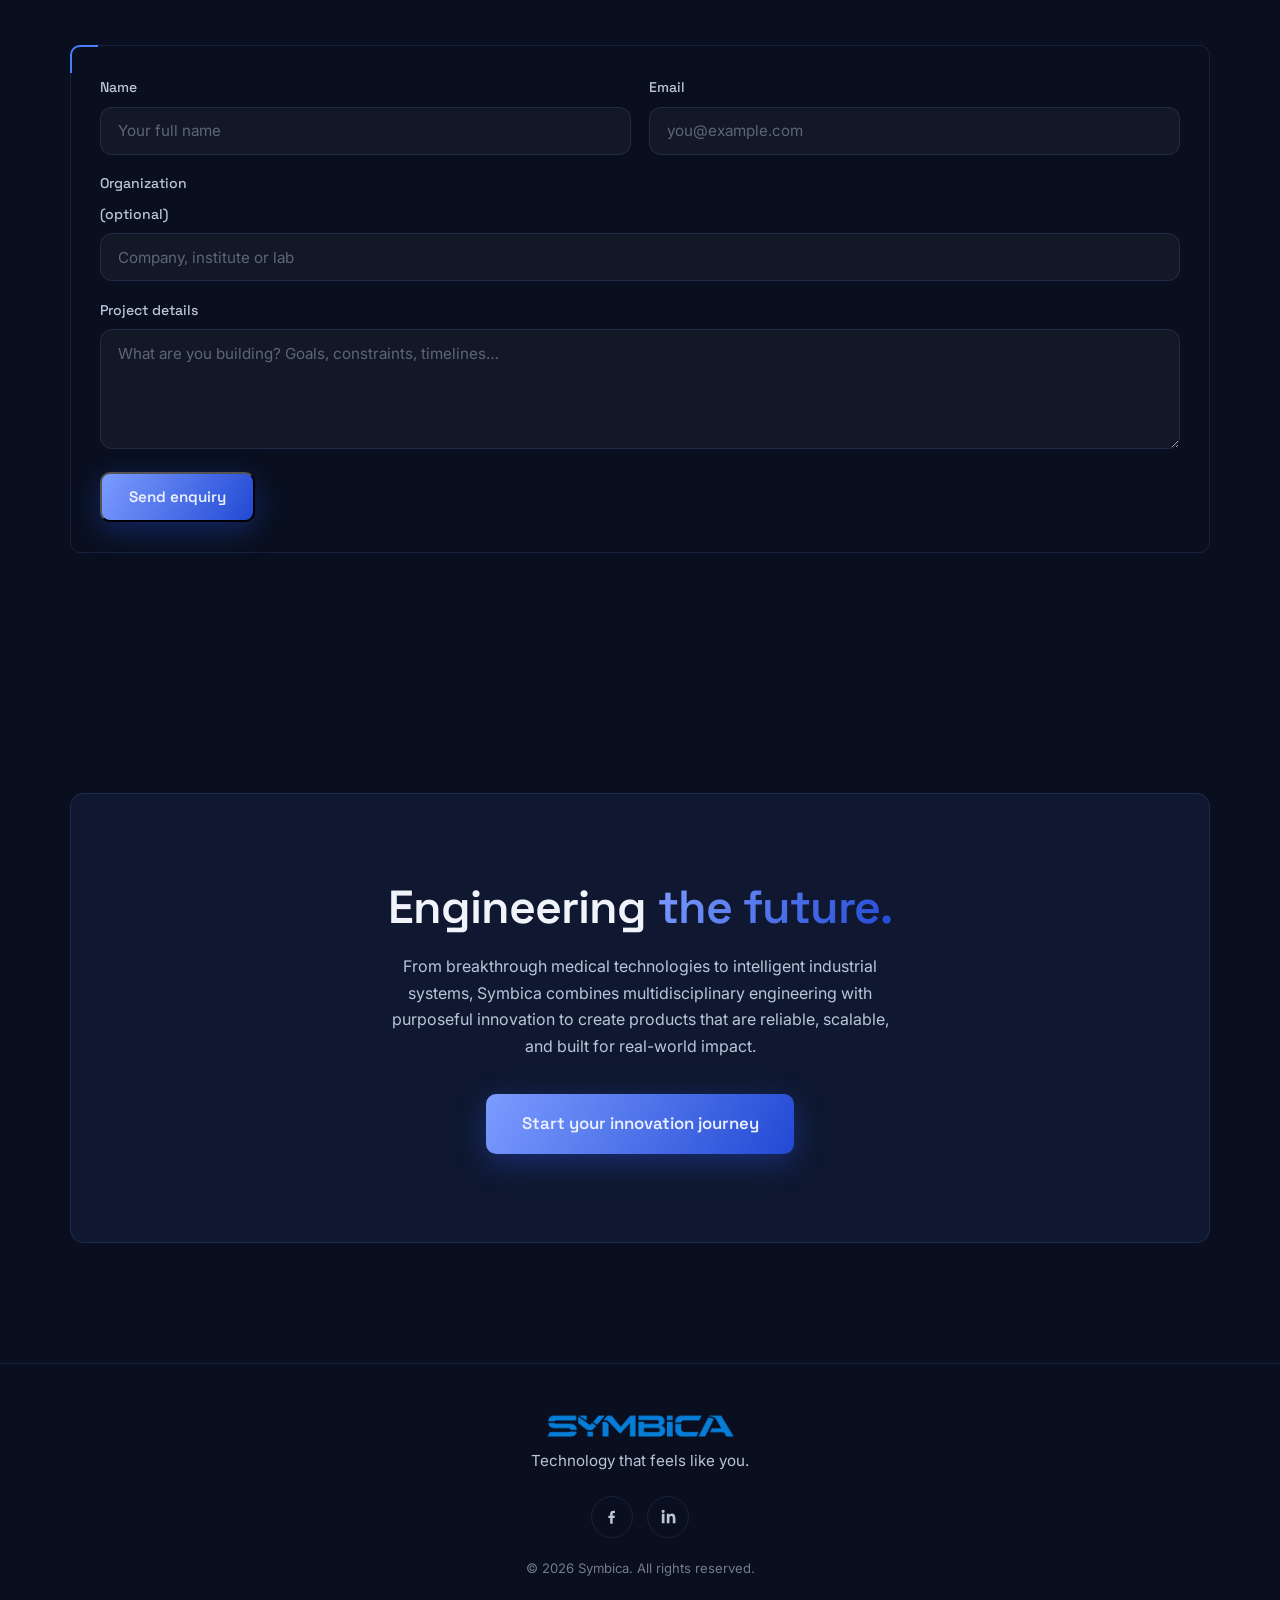
==== commit a0b65467: "done" ====
--- a/engineering.html
+++ b/engineering.html
@@ -35,7 +35,7 @@
         <a href="index.html#values">Values</a>
         <a href="index.html#veer-logs">Veer Logs</a>
         <a href="engineering.html" class="nav-active">Engineering Lab</a>
-        <a href="index.html#contact" class="btn btn-small btn-outline">Get in touch</a>
+        <a href="index.html#send-message" class="btn btn-small btn-outline">Get in touch</a>
       </nav>
 
       <button class="nav-toggle" id="navToggle" aria-label="Toggle menu" aria-expanded="false">
@@ -64,7 +64,7 @@
       </p>
       <div class="hero-actions reveal-hero" style="--d:3">
         <a href="#capabilities" class="btn btn-primary">Explore our capabilities</a>
-        <a href="mailto:symbica20@gmail.com?subject=Project%20enquiry" class="btn btn-ghost">Discuss a project <span class="arrow">→</span></a>
+        <a href="#discuss" class="btn btn-ghost">Discuss a project <span class="arrow">→</span></a>
       </div>
     </section>
 
@@ -272,6 +272,49 @@
       </div>
     </section>
 
+    <!-- ================= DISCUSS A PROJECT ================= -->
+    <section class="section container" id="discuss">
+      <div class="section-head reveal">
+        <p class="eyebrow"><span class="tick"></span>Discuss a project</p>
+        <h2>Tell us what <span class="gradient-text">you're building.</span></h2>
+        <p class="section-sub">
+          Share a few details about your idea or engineering challenge and our team
+          will get back to you.
+        </p>
+      </div>
+      <form
+        class="comp-card site-form reveal"
+        name="discuss-a-project"
+        method="POST"
+        data-netlify="true"
+        netlify-honeypot="bot-field"
+      >
+        <input type="hidden" name="form-name" value="discuss-a-project" />
+        <p class="hp-field">
+          <label>Don't fill this out if you're human: <input name="bot-field" /></label>
+        </p>
+        <div class="form-grid">
+          <label>
+            Name
+            <input type="text" name="name" required placeholder="Your full name" />
+          </label>
+          <label>
+            Email
+            <input type="email" name="email" required placeholder="you@example.com" />
+          </label>
+          <label class="full">
+            Organization <span aria-hidden="true">(optional)</span>
+            <input type="text" name="organization" placeholder="Company, institute or lab" />
+          </label>
+          <label class="full">
+            Project details
+            <textarea name="project-details" required placeholder="What are you building? Goals, constraints, timelines…"></textarea>
+          </label>
+        </div>
+        <button type="submit" class="btn btn-primary">Send enquiry</button>
+      </form>
+    </section>
+
     <!-- ================= CLOSING CTA ================= -->
     <section class="section container">
       <div class="cta-card reveal">
@@ -282,7 +325,7 @@
           Symbica combines multidisciplinary engineering with purposeful innovation
           to create products that are reliable, scalable, and built for real-world impact.
         </p>
-        <a class="btn btn-primary btn-large" href="mailto:symbica20@gmail.com?subject=Innovation%20journey">Start your innovation journey</a>
+        <a class="btn btn-primary btn-large" href="#discuss">Start your innovation journey</a>
       </div>
     </section>
   </main>
--- a/css/style.css
+++ b/css/style.css
@@ -255,9 +255,9 @@
   /* faded floor reflection (Chromium/WebKit) */
   -webkit-box-reflect: below 5px linear-gradient(transparent 62%, rgba(0, 0, 0, 0.3));
 }
-/* product nameplate centered over the hand */
+/* product nameplate at the base of the hand */
 .hand-nameplate {
-  position: absolute; bottom: 200px; left: 50%;
+  position: absolute; bottom: -16px; left: 50%;
   translate: -50% 0;
   width: max-content;
   z-index: 3;
@@ -697,6 +697,50 @@
 }
 .contact-card a:hover { color: var(--accent); }
 .contact-card p { color: var(--text-dim); font-size: 0.94rem; margin-top: 0.5rem; }
+
+/* ---------- forms (Netlify) ---------- */
+.site-form h3 { margin-bottom: 1.4rem; }
+.form-grid {
+  display: grid;
+  grid-template-columns: 1fr 1fr;
+  gap: 1.1rem;
+}
+.form-grid label {
+  display: grid;
+  gap: 0.45rem;
+  font-family: var(--font-head);
+  font-size: 0.88rem;
+  font-weight: 500;
+  color: var(--text-dim);
+}
+.form-grid .full { grid-column: 1 / -1; }
+.form-grid input,
+.form-grid textarea {
+  width: 100%;
+  padding: 0.85rem 1.05rem;
+  border-radius: 12px;
+  border: 1px solid var(--border);
+  background: rgba(255, 255, 255, 0.04);
+  color: var(--text);
+  font-family: var(--font-body);
+  font-size: 0.95rem;
+  transition: border-color 0.25s, box-shadow 0.25s;
+}
+.form-grid textarea { resize: vertical; min-height: 120px; }
+.form-grid input::placeholder,
+.form-grid textarea::placeholder { color: rgba(186, 198, 216, 0.45); }
+.form-grid input:focus,
+.form-grid textarea:focus {
+  outline: none;
+  border-color: var(--accent);
+  box-shadow: 0 0 0 3px rgba(47, 157, 240, 0.16);
+}
+.site-form button[type="submit"] { margin-top: 1.4rem; }
+.hp-field { display: none; }
+
+@media (max-width: 560px) {
+  .form-grid { grid-template-columns: 1fr; }
+}
 
 /* ---------- footer ---------- */
 .footer {
@@ -874,19 +918,32 @@
   .contact-grid { grid-template-columns: 1fr; }
 
   .nav-toggle { display: flex; }
+  /* dropdown panel under the bar (fixed fullscreen breaks once the nav
+     gains backdrop-filter, which becomes its containing block) */
   .nav-links {
-    position: fixed; inset: 0;
-    flex-direction: column; justify-content: center;
-    gap: 2.2rem;
-    background: rgba(19, 28, 43, 0.96);
-    backdrop-filter: blur(20px);
-    -webkit-backdrop-filter: blur(20px);
+    position: absolute; top: 100%; left: 0; right: 0;
+    z-index: 60;
+    flex-direction: column; align-items: center;
+    gap: 0;
+    padding: 0.5rem 0 1.3rem;
+    background: #101826;
+    border-bottom: 1px solid var(--border);
+    box-shadow: 0 24px 40px rgba(3, 8, 16, 0.5);
     opacity: 0; pointer-events: none;
-    transition: opacity 0.35s var(--ease);
-    z-index: -1;
+    transform: translateY(-10px);
+    transition: opacity 0.3s, transform 0.35s var(--ease);
   }
-  .nav-links.open { opacity: 1; pointer-events: auto; }
-  .nav-links a:not(.btn) { font-size: 1.3rem; }
+  .nav-links.open { opacity: 1; pointer-events: auto; transform: translateY(0); }
+  .nav-links a:not(.btn) {
+    font-size: 1.05rem;
+    width: 100%;
+    text-align: center;
+    padding: 0.85rem 0;
+  }
+  .nav-links a:not(.btn)::after { display: none; }
+  .nav-links .btn { margin-top: 0.8rem; }
+  /* solid bar while the menu is open, even before scrolling */
+  .nav.menu-open { background: rgba(16, 24, 38, 0.98); }
 }
 
 @media (max-width: 520px) {
